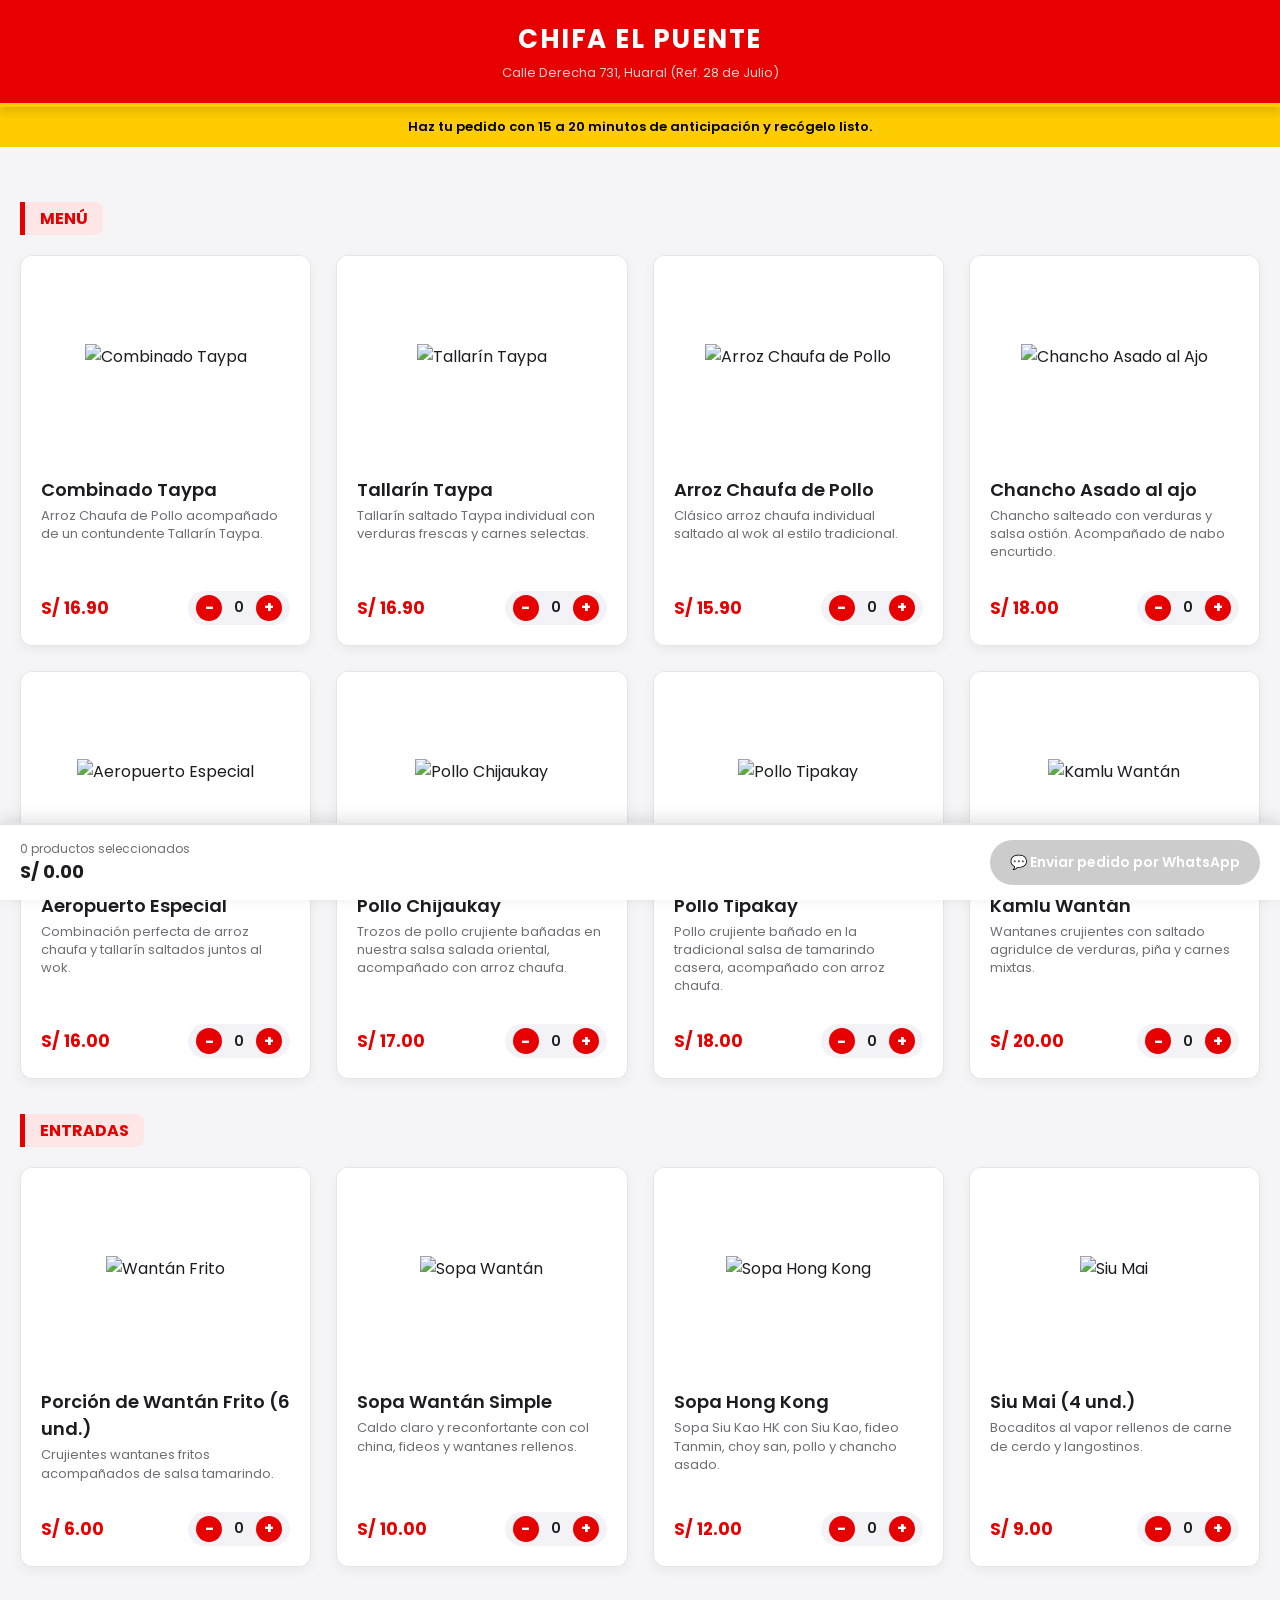
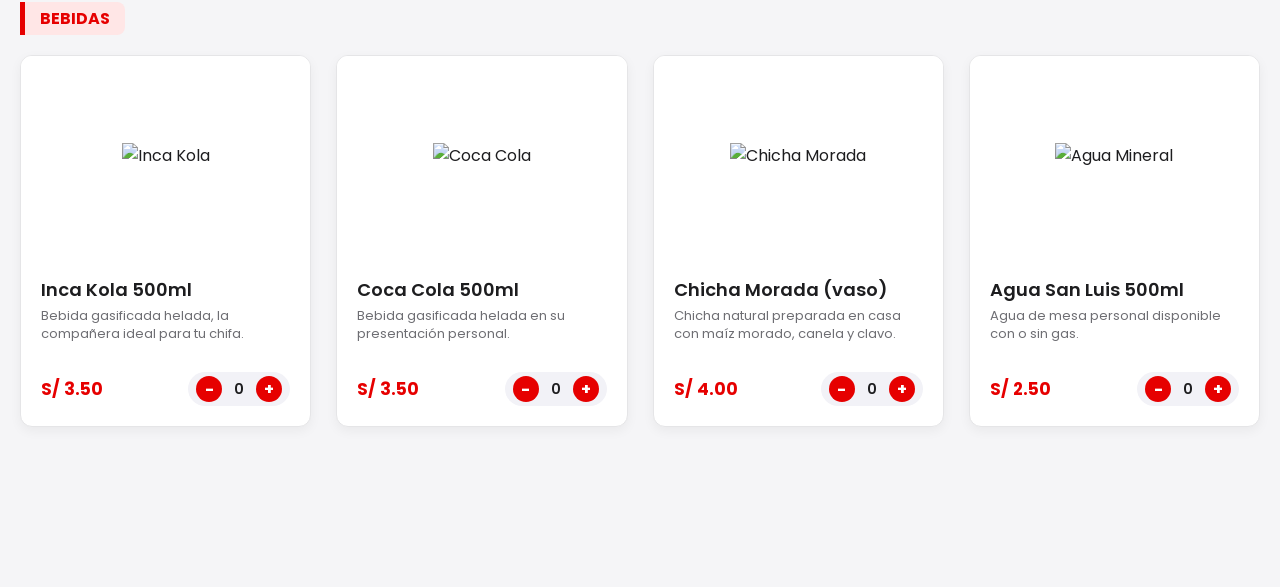
==== index.html @ afbcea11 "Add files via upload" ====
<!DOCTYPE html>
<html lang="es">
<head>
    <meta charset="UTF-8">
    <meta name="viewport" content="width=device-width, initial-scale=1.0">
    <title>Chifa El Puente - Menú Digital</title>
    <link href="https://fonts.googleapis.com/css2?family=Poppins:wght@400;600;700&display=swap" rel="stylesheet">
    <style>
        /* --- ESTILOS GENERALES --- */
        * {
            margin: 0;
            padding: 0;
            box-sizing: border-box;
            font-family: 'Poppins', sans-serif;
        }

        body {
            background-color: #f5f5f7; 
            color: #1d1d1f; 
            padding-bottom: 140px; /* Espacio para la barra flotante inferior */
        }

        /* --- CABECERA --- */
        header {
            background-color: #e60000;
            padding: 20px;
            text-align: center;
            border-bottom: 4px solid #ffcc00;
            position: sticky;
            top: 0;
            z-index: 100;
            box-shadow: 0 4px 10px rgba(0,0,0,0.15);
        }

        header h1 {
            font-size: 26px;
            color: #ffffff;
            text-transform: uppercase;
            font-weight: 700;
            letter-spacing: 1.5px;
        }

        header p {
            font-size: 13px;
            color: #ffcccc;
            margin-top: 4px;
        }

        /* --- BANNER DE AVISO --- */
        .notice-banner {
            background-color: #ffcc00;
            color: #000000;
            text-align: center;
            padding: 10px;
            font-size: 13px;
            font-weight: 600;
        }

        /* --- CONTENEDOR PRINCIPAL --- */
        .container {
            max-width: 1300px; 
            margin: 0 auto;
            padding: 20px;
        }

        /* --- TÍTULOS DE SECCIÓN --- */
        .section-title {
            font-size: 16px;
            margin: 35px 0 20px 0;
            border-left: 5px solid #e60000;
            padding: 4px 15px;
            text-transform: uppercase;
            color: #e60000;
            background-color: #ffe6e6;
            display: inline-block;
            border-radius: 0 8px 8px 0;
        }

        /* --- DISEÑO DE CUADRÍCULA (GRID) --- */
        .menu-grid {
            display: grid;
            grid-template-columns: 1fr;
            gap: 15px;
        }

        /* --- TARJETAS DE PRODUCTO --- */
        .menu-card {
            background-color: #ffffff; 
            border-radius: 12px;
            overflow: hidden;
            border: 1px solid #e5e5e7;
            box-shadow: 0 4px 12px rgba(0,0,0,0.05);
            display: flex; 
            transition: transform 0.2s ease, box-shadow 0.2s ease;
        }

        .menu-card:hover {
            transform: translateY(-2px);
            box-shadow: 0 6px 16px rgba(0,0,0,0.1);
        }

        /* --- IMAGEN DEL PRODUCTO --- */
        .menu-img-container {
            width: 120px;
            height: 120px;
            background-color: #ffffff; 
            display: flex;
            align-items: center;
            justify-content: center;
            overflow: hidden;
            flex-shrink: 0;
            padding: 10px; 
        }

        .menu-img-container img {
            max-width: 100%;
            max-height: 100%;
            object-fit: contain; 
        }

        /* --- INFORMACIÓN DEL PRODUCTO --- */
        .menu-info {
            padding: 15px;
            flex: 1;
            display: flex;
            flex-direction: column;
            justify-content: space-between;
        }

        .menu-info h3 {
            font-size: 16px;
            color: #1d1d1f;
            font-weight: 600;
        }

        .menu-info p {
            font-size: 13px;
            color: #6e6e73;
            margin: 4px 0;
            line-height: 1.4;
        }

        .menu-bottom {
            display: flex;
            justify-content: space-between;
            align-items: center;
            margin-top: 10px;
        }

        .menu-price {
            font-size: 17px;
            color: #e60000;
            font-weight: 700;
        }

        /* CONTROLES DE CANTIDAD (+ / -) */
        .qty-controls {
            display: flex;
            align-items: center;
            gap: 8px;
            background-color: #f2f2f7;
            padding: 4px 8px;
            border-radius: 20px;
        }

        .qty-btn {
            background-color: #e60000;
            color: white;
            border: none;
            width: 26px;
            height: 26px;
            border-radius: 50%;
            font-weight: bold;
            font-size: 16px;
            cursor: pointer;
            display: flex;
            align-items: center;
            justify-content: center;
        }

        .qty-btn:active {
            transform: scale(0.9);
        }

        .qty-count {
            font-size: 14px;
            font-weight: 600;
            min-width: 18px;
            text-align: center;
        }

        /* --- RESPONSIVE: PC Y TABLETS GRANDES --- */
        @media (min-width: 768px) {
            .menu-grid {
                grid-template-columns: repeat(4, 1fr); 
                gap: 25px; 
            }

            .menu-card {
                flex-direction: column; 
                height: 100%; 
            }

            .menu-img-container {
                width: 100%;
                height: 200px; 
            }

            .menu-info {
                padding: 20px; 
                gap: 15px;
            }

            .menu-info h3 {
                font-size: 18px; 
            }
        }

        /* --- BARRA Y BOTÓN FLOTANTE DE WHATSAPP --- */
        .order-bar {
            position: fixed;
            bottom: 0;
            left: 0;
            width: 100%;
            background-color: #ffffff;
            box-shadow: 0 -4px 15px rgba(0,0,0,0.12);
            padding: 15px 20px;
            z-index: 999;
            display: flex;
            justify-content: space-between;
            align-items: center;
            border-top: 2px solid #e5e5e7;
        }

        .order-summary {
            display: flex;
            flex-direction: column;
        }

        .order-summary-items {
            font-size: 12px;
            color: #6e6e73;
        }

        .order-summary-total {
            font-size: 18px;
            font-weight: 700;
            color: #1d1d1f;
        }

        .btn-whatsapp {
            background-color: #25d366; 
            color: #ffffff;
            border: none;
            padding: 12px 20px;
            border-radius: 50px;
            font-size: 14px;
            font-weight: 600;
            cursor: pointer;
            text-decoration: none;
            box-shadow: 0 4px 12px rgba(37, 211, 102, 0.3);
            display: flex;
            align-items: center;
            gap: 8px;
            transition: background-color 0.2s;
        }

        .btn-whatsapp:hover {
            background-color: #1ebe57;
        }

        .btn-whatsapp:disabled {
            background-color: #cccccc;
            box-shadow: none;
            cursor: not-allowed;
        }
    </style>
</head>
<body>

    <header>
        <h1>Chifa El Puente</h1>
        <p>Calle Derecha 731, Huaral (Ref. 28 de Julio)</p>
    </header>

    <div class="notice-banner">
        Haz tu pedido con 15 a 20 minutos de anticipación y recógelo listo.
    </div>

    <div class="container">
        
        <h2 class="section-title">Menú</h2>
        <div class="menu-grid">
            
            <div class="menu-card" data-name="Combinado Taypa" data-price="16.90">
                <div class="menu-img-container">
                    <img src="https://www.chinawok.com.pe/media/catalog/product/a/g/agru_2146469530.png?optimize=medium&bg-color=255,255,255&fit=bounds&height=700&width=700&canvas=700:700&format=jpeg" alt="Combinado Taypa">
                </div>
                <div class="menu-info">
                    <div>
                        <h3>Combinado Taypa</h3>
                        <p>Arroz Chaufa de Pollo acompañado de un contundente Tallarín Taypa.</p>
                    </div>
                    <div class="menu-bottom">
                        <div class="menu-price">S/ 16.90</div>
                        <div class="qty-controls">
                            <button class="qty-btn" onclick="updateQty(this, -1)">-</button>
                            <span class="qty-count">0</span>
                            <button class="qty-btn" onclick="updateQty(this, 1)">+</button>
                        </div>
                    </div>
                </div>
            </div>

            <div class="menu-card" data-name="Tallarín Taypa" data-price="16.90">
                <div class="menu-img-container">
                    <img src="https://www.chinawok.com.pe/media/catalog/product/a/g/agru_2146469529.png?optimize=medium&bg-color=255,255,255&fit=bounds&height=700&width=700&canvas=700:700&format=jpeg" alt="Tallarín Taypa">
                </div>
                <div class="menu-info">
                    <div>
                        <h3>Tallarín Taypa</h3>
                        <p>Tallarín saltado Taypa individual con verduras frescas y carnes selectas.</p>
                    </div>
                    <div class="menu-bottom">
                        <div class="menu-price">S/ 16.90</div>
                        <div class="qty-controls">
                            <button class="qty-btn" onclick="updateQty(this, -1)">-</button>
                            <span class="qty-count">0</span>
                            <button class="qty-btn" onclick="updateQty(this, 1)">+</button>
                        </div>
                    </div>
                </div>
            </div>

            <div class="menu-card" data-name="Arroz Chaufa de Pollo" data-price="15.90">
                <div class="menu-img-container">
                    <img src="https://www.chinawok.com.pe/media/catalog/product/a/g/agru_2146469527.png?optimize=medium&bg-color=255,255,255&fit=bounds&height=400&width=400&canvas=400:400&format=jpeg&dpr=2" alt="Arroz Chaufa de Pollo">
                </div>
                <div class="menu-info">
                    <div>
                        <h3>Arroz Chaufa de Pollo</h3>
                        <p>Clásico arroz chaufa individual saltado al wok al estilo tradicional.</p>
                    </div>
                    <div class="menu-bottom">
                        <div class="menu-price">S/ 15.90</div>
                        <div class="qty-controls">
                            <button class="qty-btn" onclick="updateQty(this, -1)">-</button>
                            <span class="qty-count">0</span>
                            <button class="qty-btn" onclick="updateQty(this, 1)">+</button>
                        </div>
                    </div>
                </div>
            </div>

            <div class="menu-card" data-name="Chancho Asado al Ajo" data-price="18.00">
                <div class="menu-img-container">
                    <img src="https://delosi-pidelo.s3.amazonaws.com/madam-tusan/products/chancho-asado-al-ajo-202603160506423086.webp" alt="Chancho Asado al Ajo">
                </div>
                <div class="menu-info">
                    <div>
                        <h3>Chancho Asado al ajo</h3>
                        <p>Chancho salteado con verduras y salsa ostión. Acompañado de nabo encurtido.</p>
                    </div>
                    <div class="menu-bottom">
                        <div class="menu-price">S/ 18.00</div>
                        <div class="qty-controls">
                            <button class="qty-btn" onclick="updateQty(this, -1)">-</button>
                            <span class="qty-count">0</span>
                            <button class="qty-btn" onclick="updateQty(this, 1)">+</button>
                        </div>
                    </div>
                </div>
            </div>

            <div class="menu-card" data-name="Aeropuerto Especial" data-price="16.00">
                <div class="menu-img-container">
                    <img src="https://delosi-pidelo.s3.amazonaws.com/madam-tusan/products/aeropuerto-taypa-sobre-tortilla-202603160506581103.webp" alt="Aeropuerto Especial">
                </div>
                <div class="menu-info">
                    <div>
                        <h3>Aeropuerto Especial</h3>
                        <p>Combinación perfecta de arroz chaufa y tallarín saltados juntos al wok.</p>
                    </div>
                    <div class="menu-bottom">
                        <div class="menu-price">S/ 16.00</div>
                        <div class="qty-controls">
                            <button class="qty-btn" onclick="updateQty(this, -1)">-</button>
                            <span class="qty-count">0</span>
                            <button class="qty-btn" onclick="updateQty(this, 1)">+</button>
                        </div>
                    </div>
                </div>
            </div>

            <div class="menu-card" data-name="Pollo Chijaukay" data-price="17.00">
                <div class="menu-img-container">
                    <img src="https://www.chinawok.com.pe/media/catalog/product/a/g/agru_2146469531.png?optimize=medium&bg-color=255,255,255&fit=bounds&height=700&width=700&canvas=700:700&format=jpeg" alt="Pollo Chijaukay">
                </div>
                <div class="menu-info">
                    <div>
                        <h3>Pollo Chijaukay</h3>
                        <p>Trozos de pollo crujiente bañadas en nuestra salsa salada oriental, acompañado con arroz chaufa.</p>
                    </div>
                    <div class="menu-bottom">
                        <div class="menu-price">S/ 17.00</div>
                        <div class="qty-controls">
                            <button class="qty-btn" onclick="updateQty(this, -1)">-</button>
                            <span class="qty-count">0</span>
                            <button class="qty-btn" onclick="updateQty(this, 1)">+</button>
                        </div>
                    </div>
                </div>
            </div>

            <div class="menu-card" data-name="Pollo Tipakay" data-price="18.00">
                <div class="menu-img-container">
                    <img src="https://www.chinawok.com.pe/media/catalog/product/a/g/agru_2146469535.png?optimize=medium&bg-color=255,255,255&fit=bounds&height=700&width=700&canvas=700:700&format=jpeg" alt="Pollo Tipakay">
                </div>
                <div class="menu-info">
                    <div>
                        <h3>Pollo Tipakay</h3>
                        <p>Pollo crujiente bañado en la tradicional salsa de tamarindo casera, acompañado con arroz chaufa.</p>
                    </div>
                    <div class="menu-bottom">
                        <div class="menu-price">S/ 18.00</div>
                        <div class="qty-controls">
                            <button class="qty-btn" onclick="updateQty(this, -1)">-</button>
                            <span class="qty-count">0</span>
                            <button class="qty-btn" onclick="updateQty(this, 1)">+</button>
                        </div>
                    </div>
                </div>
            </div>

            <div class="menu-card" data-name="Kamlu Wantán" data-price="20.00">
                <div class="menu-img-container">
                    <img src="https://delosi-pidelo.s3.amazonaws.com/madam-tusan/products/kam-lu-wantan-taypa-202603160507162028.webp" alt="Kamlu Wantán">
                </div>
                <div class="menu-info">
                    <div>
                        <h3>Kamlu Wantán</h3>
                        <p>Wantanes crujientes con saltado agridulce de verduras, piña y carnes mixtas.</p>
                    </div>
                    <div class="menu-bottom">
                        <div class="menu-price">S/ 20.00</div>
                        <div class="qty-controls">
                            <button class="qty-btn" onclick="updateQty(this, -1)">-</button>
                            <span class="qty-count">0</span>
                            <button class="qty-btn" onclick="updateQty(this, 1)">+</button>
                        </div>
                    </div>
                </div>
            </div>

        </div>

        <h2 class="section-title">Entradas</h2>
        <div class="menu-grid">
            
            <div class="menu-card" data-name="Porción de Wantán Frito (6 und.)" data-price="6.00">
                <div class="menu-img-container">
                    <img src="https://www.chinawok.com.pe/media/catalog/product/a/g/agru_2146464412.png?optimize=medium&bg-color=255,255,255&fit=bounds&height=400&width=400&canvas=400:400&format=jpeg&dpr=2" alt="Wantán Frito">
                </div>
                <div class="menu-info">
                    <div>
                        <h3>Porción de Wantán Frito (6 und.)</h3>
                        <p>Crujientes wantanes fritos acompañados de salsa tamarindo.</p>
                    </div>
                    <div class="menu-bottom">
                        <div class="menu-price">S/ 6.00</div>
                        <div class="qty-controls">
                            <button class="qty-btn" onclick="updateQty(this, -1)">-</button>
                            <span class="qty-count">0</span>
                            <button class="qty-btn" onclick="updateQty(this, 1)">+</button>
                        </div>
                    </div>
                </div>
            </div>

            <div class="menu-card" data-name="Sopa Wantán Simple" data-price="10.00">
                <div class="menu-img-container">
                    <img src="https://www.chinawok.com.pe/media/catalog/product/s/o/sopa_wantan_1lt.jpg?optimize=medium&bg-color=255,255,255&fit=bounds&height=700&width=700&canvas=700:700" alt="Sopa Wantán">
                </div>
                <div class="menu-info">
                    <div>
                        <h3>Sopa Wantán Simple</h3>
                        <p>Caldo claro y reconfortante con col china, fideos y wantanes rellenos.</p>
                    </div>
                    <div class="menu-bottom">
                        <div class="menu-price">S/ 10.00</div>
                        <div class="qty-controls">
                            <button class="qty-btn" onclick="updateQty(this, -1)">-</button>
                            <span class="qty-count">0</span>
                            <button class="qty-btn" onclick="updateQty(this, 1)">+</button>
                        </div>
                    </div>
                </div>
            </div>

            <div class="menu-card" data-name="Sopa Hong Kong" data-price="12.00">
                <div class="menu-img-container">
                    <img src="https://delosi-pidelo.s3.amazonaws.com/madam-tusan/products/sopa-hong-kong-202603160506398097.webp" alt="Sopa Hong Kong">
                </div>
                <div class="menu-info">
                    <div>
                        <h3>Sopa Hong Kong</h3>
                        <p>Sopa Siu Kao HK con Siu Kao, fideo Tanmin, choy san, pollo y chancho asado.</p>
                    </div>
                    <div class="menu-bottom">
                        <div class="menu-price">S/ 12.00</div>
                        <div class="qty-controls">
                            <button class="qty-btn" onclick="updateQty(this, -1)">-</button>
                            <span class="qty-count">0</span>
                            <button class="qty-btn" onclick="updateQty(this, 1)">+</button>
                        </div>
                    </div>
                </div>
            </div>

            <div class="menu-card" data-name="Siu Mai (4 und.)" data-price="9.00">
                <div class="menu-img-container">
                    <img src="https://delosi-pidelo.s3.amazonaws.com/madam-tusan/products/siu-mai-especial-202603160506531294.webp" alt="Siu Mai">
                </div>
                <div class="menu-info">
                    <div>
                        <h3>Siu Mai (4 und.)</h3>
                        <p>Bocaditos al vapor rellenos de carne de cerdo y langostinos.</p>
                    </div>
                    <div class="menu-bottom">
                        <div class="menu-price">S/ 9.00</div>
                        <div class="qty-controls">
                            <button class="qty-btn" onclick="updateQty(this, -1)">-</button>
                            <span class="qty-count">0</span>
                            <button class="qty-btn" onclick="updateQty(this, 1)">+</button>
                        </div>
                    </div>
                </div>
            </div>

        </div>

        <h2 class="section-title">Bebidas</h2>
        <div class="menu-grid">
            
            <div class="menu-card" data-name="Inca Kola 500ml" data-price="3.50">
                <div class="menu-img-container">
                    <img src="https://www.chinawok.com.pe/media/catalog/product/a/g/agru_2146464869.png?optimize=medium&bg-color=255,255,255&fit=bounds&height=400&width=400&canvas=400:400&format=jpeg&dpr=2" alt="Inca Kola">
                </div>
                <div class="menu-info">
                    <div>
                        <h3>Inca Kola 500ml</h3>
                        <p>Bebida gasificada helada, la compañera ideal para tu chifa.</p>
                    </div>
                    <div class="menu-bottom">
                        <div class="menu-price">S/ 3.50</div>
                        <div class="qty-controls">
                            <button class="qty-btn" onclick="updateQty(this, -1)">-</button>
                            <span class="qty-count">0</span>
                            <button class="qty-btn" onclick="updateQty(this, 1)">+</button>
                        </div>
                    </div>
                </div>
            </div>

            <div class="menu-card" data-name="Coca Cola 500ml" data-price="3.50">
                <div class="menu-img-container">
                    <img src="https://www.chinawok.com.pe/media/catalog/product/a/g/agru_2146464867.png?optimize=medium&bg-color=255,255,255&fit=bounds&height=400&width=400&canvas=400:400&format=jpeg&dpr=2" alt="Coca Cola">
                </div>
                <div class="menu-info">
                    <div>
                        <h3>Coca Cola 500ml</h3>
                        <p>Bebida gasificada helada en su presentación personal.</p>
                    </div>
                    <div class="menu-bottom">
                        <div class="menu-price">S/ 3.50</div>
                        <div class="qty-controls">
                            <button class="qty-btn" onclick="updateQty(this, -1)">-</button>
                            <span class="qty-count">0</span>
                            <button class="qty-btn" onclick="updateQty(this, 1)">+</button>
                        </div>
                    </div>
                </div>
            </div>

            <div class="menu-card" data-name="Chicha Morada (vaso)" data-price="4.00">
                <div class="menu-img-container">
                    <img src="https://pasteleriasanantonio.com/programados/wp-content/uploads/2022/12/chicha_morada_psa-1.png" alt="Chicha Morada">
                </div>
                <div class="menu-info">
                    <div>
                        <h3>Chicha Morada (vaso)</h3>
                        <p>Chicha natural preparada en casa con maíz morado, canela y clavo.</p>
                    </div>
                    <div class="menu-bottom">
                        <div class="menu-price">S/ 4.00</div>
                        <div class="qty-controls">
                            <button class="qty-btn" onclick="updateQty(this, -1)">-</button>
                            <span class="qty-count">0</span>
                            <button class="qty-btn" onclick="updateQty(this, 1)">+</button>
                        </div>
                    </div>
                </div>
            </div>

            <div class="menu-card" data-name="Agua San Luis 500ml" data-price="2.50">
                <div class="menu-img-container">
                    <img src="https://delosi-pidelo.s3.amazonaws.com/madam-tusan/products/agua-san-luis-personal-sin-gas-202603160507113969.webp" alt="Agua Mineral">
                </div>
                <div class="menu-info">
                    <div>
                        <h3>Agua San Luis 500ml</h3>
                        <p>Agua de mesa personal disponible con o sin gas.</p>
                    </div>
                    <div class="menu-bottom">
                        <div class="menu-price">S/ 2.50</div>
                        <div class="qty-controls">
                            <button class="qty-btn" onclick="updateQty(this, -1)">-</button>
                            <span class="qty-count">0</span>
                            <button class="qty-btn" onclick="updateQty(this, 1)">+</button>
                        </div>
                    </div>
                </div>
            </div>

        </div>

    </div>

    <!-- BARRA FLOTANTE INFERIOR -->
    <div class="order-bar">
        <div class="order-summary">
            <span class="order-summary-items" id="items-count">0 productos seleccionados</span>
            <span class="order-summary-total" id="total-price">S/ 0.00</span>
        </div>
        <button id="wsp-btn" class="btn-whatsapp" onclick="sendOrder()" disabled>
            💬 Enviar pedido por WhatsApp
        </button>
    </div>

    <!-- LÓGICA JAVASCRIPT -->
    <script>
        const phoneOwner = "51993970824"; // Número de WhatsApp del Chifa

        function updateQty(btn, change) {
            const card = btn.closest('.menu-card');
            const qtySpan = card.querySelector('.qty-count');
            let currentQty = parseInt(qtySpan.textContent);

            currentQty += change;
            if (currentQty < 0) currentQty = 0;

            qtySpan.textContent = currentQty;
            calculateTotal();
        }

        function calculateTotal() {
            let total = 0;
            let totalItems = 0;
            const cards = document.querySelectorAll('.menu-card');

            cards.forEach(card => {
                const qty = parseInt(card.querySelector('.qty-count').textContent);
                const price = parseFloat(card.dataset.price);

                if (qty > 0) {
                    total += qty * price;
                    totalItems += qty;
                }
            });

            // Actualizar interfaz
            document.getElementById('items-count').textContent = `${totalItems} producto(s) seleccionado(s)`;
            document.getElementById('total-price').textContent = `S/ ${total.toFixed(2)}`;

            const wspBtn = document.getElementById('wsp-btn');
            if (totalItems > 0) {
                wspBtn.disabled = false;
            } else {
                wspBtn.disabled = true;
            }
        }

        function sendOrder() {
            const cards = document.querySelectorAll('.menu-card');
            let itemsList = "";
            let total = 0;

            cards.forEach(card => {
                const qty = parseInt(card.querySelector('.qty-count').textContent);
                const name = card.dataset.name;
                const price = parseFloat(card.dataset.price);

                if (qty > 0) {
                    const subtotal = qty * price;
                    total += subtotal;
                    itemsList += `• ${qty}x ${name} - S/ ${subtotal.toFixed(2)}\n`;
                }
            });

            // Formatear mensaje para WhatsApp
            let message = `¡Hola! \nQuisiera realizar el siguiente pedido para llevar:\n\n${itemsList}\n*Total estimado:* S/ ${total.toFixed(2)}\n\nPor favor confirmen el tiempo de entrega y número de Yape/Plin. ¡Gracias!`;

            // Codificar mensaje para URL
            let encodedMessage = encodeURIComponent(message);
            
            // Abrir enlace de WhatsApp
            window.open(`https://wa.me/${phoneOwner}?text=${encodedMessage}`, '_blank');
        }
    </script>
</body>
</html>
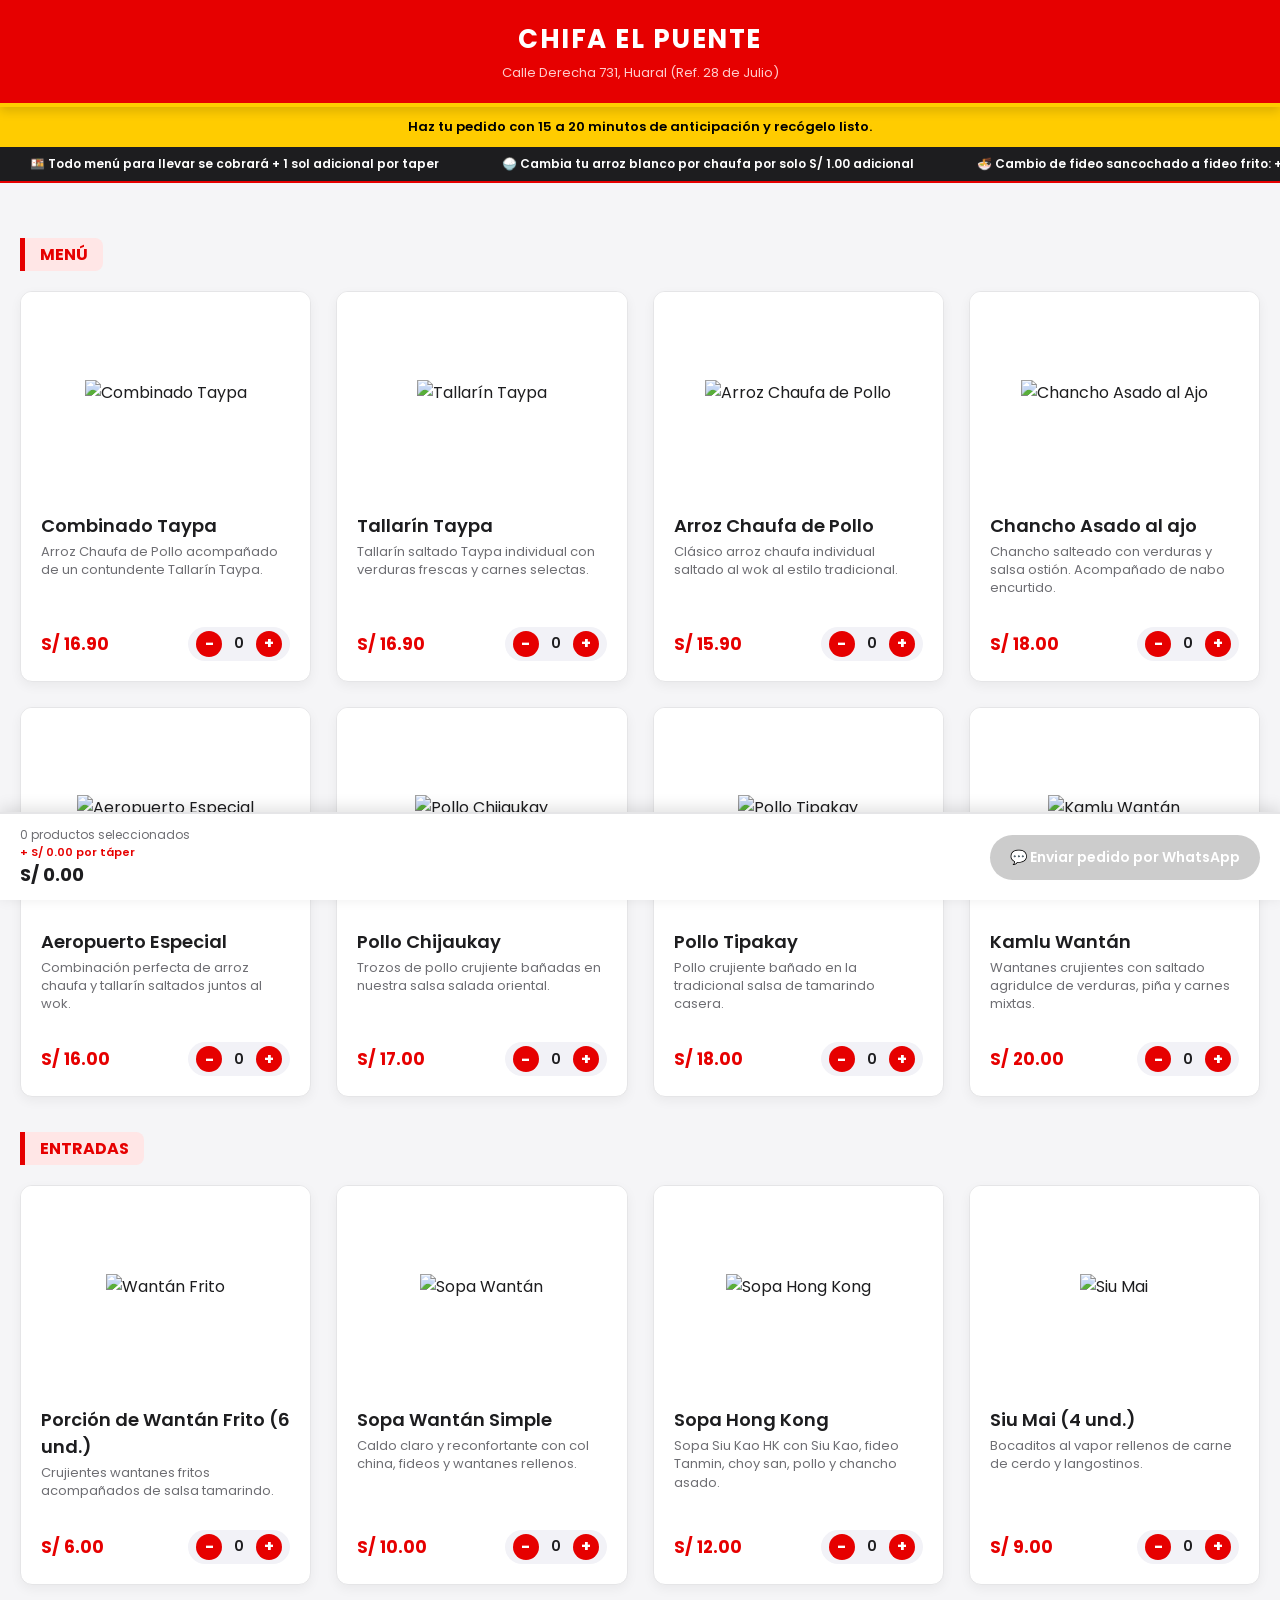
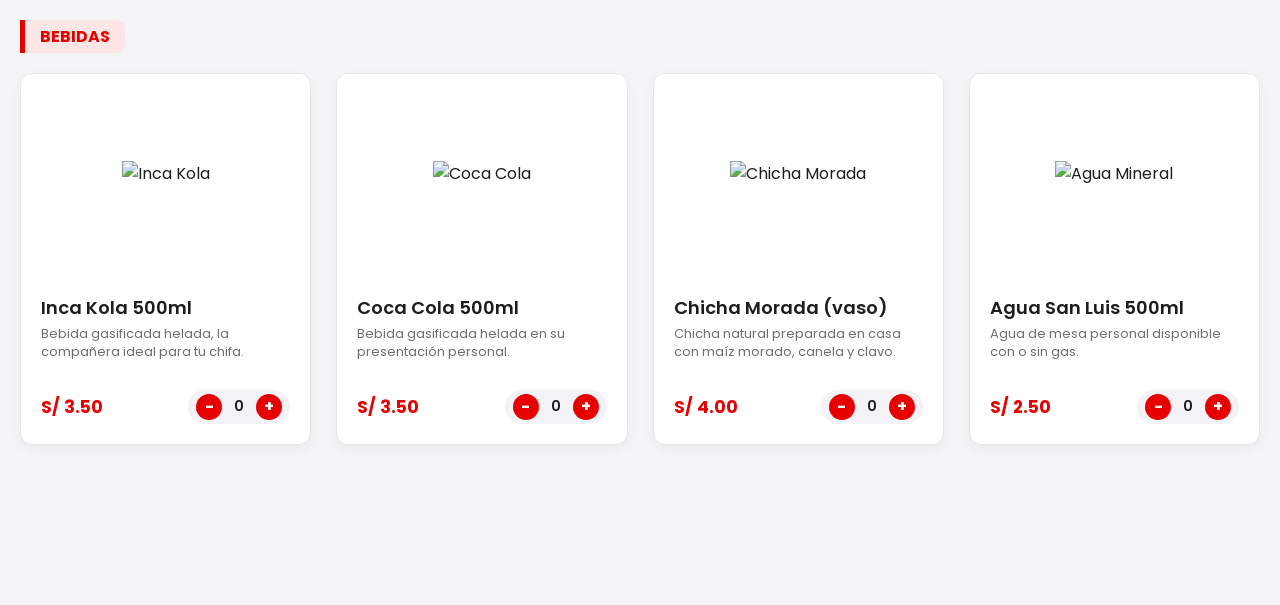
==== commit ab805f47: "Update index.html" ====
--- a/index.html
+++ b/index.html
@@ -4,6 +4,7 @@
     <meta charset="UTF-8">
     <meta name="viewport" content="width=device-width, initial-scale=1.0">
     <title>Chifa El Puente - Menú Digital</title>
+    <link rel="icon" type="image/jpeg" href="https://assets.peblla.net/175152215666876f08b4560c24668b878f96669661c6e.png">
     <link href="https://fonts.googleapis.com/css2?family=Poppins:wght@400;600;700&display=swap" rel="stylesheet">
     <style>
         /* --- ESTILOS GENERALES --- */
@@ -17,10 +18,9 @@
         body {
             background-color: #f5f5f7; 
             color: #1d1d1f; 
-            padding-bottom: 140px; /* Espacio para la barra flotante inferior */
-        }
-
-        /* --- CABECERA --- */
+            padding-bottom: 140px;
+        }
+
         header {
             background-color: #e60000;
             padding: 20px;
@@ -46,7 +46,6 @@
             margin-top: 4px;
         }
 
-        /* --- BANNER DE AVISO --- */
         .notice-banner {
             background-color: #ffcc00;
             color: #000000;
@@ -56,14 +55,39 @@
             font-weight: 600;
         }
 
-        /* --- CONTENEDOR PRINCIPAL --- */
+        .carousel-banner {
+            background-color: #1d1d1f;
+            color: #ffffff;
+            overflow: hidden;
+            white-space: nowrap;
+            padding: 8px 0;
+            font-size: 12px;
+            font-weight: 600;
+            border-bottom: 2px solid #e60000;
+        }
+
+        .carousel-track {
+            display: inline-block;
+            white-space: nowrap;
+            animation: marquee 22s linear infinite;
+        }
+
+        .carousel-item {
+            display: inline-block;
+            padding: 0 30px;
+        }
+
+        @keyframes marquee {
+            0% { transform: translateX(0%); }
+            100% { transform: translateX(-50%); }
+        }
+
         .container {
             max-width: 1300px; 
             margin: 0 auto;
             padding: 20px;
         }
 
-        /* --- TÍTULOS DE SECCIÓN --- */
         .section-title {
             font-size: 16px;
             margin: 35px 0 20px 0;
@@ -76,14 +100,12 @@
             border-radius: 0 8px 8px 0;
         }
 
-        /* --- DISEÑO DE CUADRÍCULA (GRID) --- */
         .menu-grid {
             display: grid;
             grid-template-columns: 1fr;
             gap: 15px;
         }
 
-        /* --- TARJETAS DE PRODUCTO --- */
         .menu-card {
             background-color: #ffffff; 
             border-radius: 12px;
@@ -99,7 +121,6 @@
             box-shadow: 0 6px 16px rgba(0,0,0,0.1);
         }
 
-        /* --- IMAGEN DEL PRODUCTO --- */
         .menu-img-container {
             width: 120px;
             height: 120px;
@@ -118,7 +139,6 @@
             object-fit: contain; 
         }
 
-        /* --- INFORMACIÓN DEL PRODUCTO --- */
         .menu-info {
             padding: 15px;
             flex: 1;
@@ -140,6 +160,42 @@
             line-height: 1.4;
         }
 
+        /* CONTENEDOR DE OPCIONES DINÁMICAS */
+        .item-options-container {
+            display: none;
+            margin-top: 8px;
+            padding: 8px;
+            background-color: #fff9e6;
+            border: 1px dashed #ffcc00;
+            border-radius: 6px;
+        }
+
+        .single-option-group {
+            margin-bottom: 6px;
+        }
+
+        .single-option-group:last-child {
+            margin-bottom: 0;
+        }
+
+        .single-option-group label {
+            font-size: 11px;
+            font-weight: 600;
+            color: #d60000;
+            display: block;
+            margin-bottom: 2px;
+        }
+
+        .single-option-group select {
+            width: 100%;
+            padding: 4px;
+            font-size: 12px;
+            border-radius: 4px;
+            border: 1px solid #ccc;
+            outline: none;
+            background-color: #fff;
+        }
+
         .menu-bottom {
             display: flex;
             justify-content: space-between;
@@ -153,7 +209,6 @@
             font-weight: 700;
         }
 
-        /* CONTROLES DE CANTIDAD (+ / -) */
         .qty-controls {
             display: flex;
             align-items: center;
@@ -189,7 +244,6 @@
             text-align: center;
         }
 
-        /* --- RESPONSIVE: PC Y TABLETS GRANDES --- */
         @media (min-width: 768px) {
             .menu-grid {
                 grid-template-columns: repeat(4, 1fr); 
@@ -216,7 +270,6 @@
             }
         }
 
-        /* --- BARRA Y BOTÓN FLOTANTE DE WHATSAPP --- */
         .order-bar {
             position: fixed;
             bottom: 0;
@@ -224,7 +277,7 @@
             width: 100%;
             background-color: #ffffff;
             box-shadow: 0 -4px 15px rgba(0,0,0,0.12);
-            padding: 15px 20px;
+            padding: 12px 20px;
             z-index: 999;
             display: flex;
             justify-content: space-between;
@@ -240,6 +293,12 @@
         .order-summary-items {
             font-size: 12px;
             color: #6e6e73;
+        }
+
+        .order-summary-taper {
+            font-size: 11px;
+            color: #e60000;
+            font-weight: 600;
         }
 
         .order-summary-total {
@@ -287,12 +346,23 @@
         Haz tu pedido con 15 a 20 minutos de anticipación y recógelo listo.
     </div>
 
+    <div class="carousel-banner">
+        <div class="carousel-track">
+            <span class="carousel-item">🍱 Todo menú para llevar se cobrará + 1 sol adicional por taper</span>
+            <span class="carousel-item">🍚 Cambia tu arroz blanco por chaufa por solo S/ 1.00 adicional</span>
+            <span class="carousel-item">🍜 Cambio de fideo sancochado a fideo frito: +S/ 1.00</span>
+            <span class="carousel-item">🍱 Todo menú para llevar se cobrará + 1 sol adicional por taper</span>
+            <span class="carousel-item">🍚 Cambia tu arroz blanco por chaufa por solo S/ 1.00 adicional</span>
+            <span class="carousel-item">🍜 Cambio de fideo sancochado a fideo frito: +S/ 1.00</span>
+        </div>
+    </div>
+
     <div class="container">
         
         <h2 class="section-title">Menú</h2>
         <div class="menu-grid">
             
-            <div class="menu-card" data-name="Combinado Taypa" data-price="16.90">
+            <div class="menu-card" data-name="Combinado Taypa" data-price="16.90" data-category="plato" data-option-type="fideo">
                 <div class="menu-img-container">
                     <img src="https://www.chinawok.com.pe/media/catalog/product/a/g/agru_2146469530.png?optimize=medium&bg-color=255,255,255&fit=bounds&height=700&width=700&canvas=700:700&format=jpeg" alt="Combinado Taypa">
                 </div>
@@ -301,6 +371,7 @@
                         <h3>Combinado Taypa</h3>
                         <p>Arroz Chaufa de Pollo acompañado de un contundente Tallarín Taypa.</p>
                     </div>
+                    <div class="item-options-container"></div>
                     <div class="menu-bottom">
                         <div class="menu-price">S/ 16.90</div>
                         <div class="qty-controls">
@@ -312,7 +383,7 @@
                 </div>
             </div>
 
-            <div class="menu-card" data-name="Tallarín Taypa" data-price="16.90">
+            <div class="menu-card" data-name="Tallarín Taypa" data-price="16.90" data-category="plato" data-option-type="fideo">
                 <div class="menu-img-container">
                     <img src="https://www.chinawok.com.pe/media/catalog/product/a/g/agru_2146469529.png?optimize=medium&bg-color=255,255,255&fit=bounds&height=700&width=700&canvas=700:700&format=jpeg" alt="Tallarín Taypa">
                 </div>
@@ -321,6 +392,7 @@
                         <h3>Tallarín Taypa</h3>
                         <p>Tallarín saltado Taypa individual con verduras frescas y carnes selectas.</p>
                     </div>
+                    <div class="item-options-container"></div>
                     <div class="menu-bottom">
                         <div class="menu-price">S/ 16.90</div>
                         <div class="qty-controls">
@@ -332,7 +404,7 @@
                 </div>
             </div>
 
-            <div class="menu-card" data-name="Arroz Chaufa de Pollo" data-price="15.90">
+            <div class="menu-card" data-name="Arroz Chaufa de Pollo" data-price="15.90" data-category="plato">
                 <div class="menu-img-container">
                     <img src="https://www.chinawok.com.pe/media/catalog/product/a/g/agru_2146469527.png?optimize=medium&bg-color=255,255,255&fit=bounds&height=400&width=400&canvas=400:400&format=jpeg&dpr=2" alt="Arroz Chaufa de Pollo">
                 </div>
@@ -352,7 +424,7 @@
                 </div>
             </div>
 
-            <div class="menu-card" data-name="Chancho Asado al Ajo" data-price="18.00">
+            <div class="menu-card" data-name="Chancho Asado al Ajo" data-price="18.00" data-category="plato" data-option-type="arroz">
                 <div class="menu-img-container">
                     <img src="https://delosi-pidelo.s3.amazonaws.com/madam-tusan/products/chancho-asado-al-ajo-202603160506423086.webp" alt="Chancho Asado al Ajo">
                 </div>
@@ -361,6 +433,7 @@
                         <h3>Chancho Asado al ajo</h3>
                         <p>Chancho salteado con verduras y salsa ostión. Acompañado de nabo encurtido.</p>
                     </div>
+                    <div class="item-options-container"></div>
                     <div class="menu-bottom">
                         <div class="menu-price">S/ 18.00</div>
                         <div class="qty-controls">
@@ -372,7 +445,7 @@
                 </div>
             </div>
 
-            <div class="menu-card" data-name="Aeropuerto Especial" data-price="16.00">
+            <div class="menu-card" data-name="Aeropuerto Especial" data-price="16.00" data-category="plato" data-option-type="fideo">
                 <div class="menu-img-container">
                     <img src="https://delosi-pidelo.s3.amazonaws.com/madam-tusan/products/aeropuerto-taypa-sobre-tortilla-202603160506581103.webp" alt="Aeropuerto Especial">
                 </div>
@@ -381,6 +454,7 @@
                         <h3>Aeropuerto Especial</h3>
                         <p>Combinación perfecta de arroz chaufa y tallarín saltados juntos al wok.</p>
                     </div>
+                    <div class="item-options-container"></div>
                     <div class="menu-bottom">
                         <div class="menu-price">S/ 16.00</div>
                         <div class="qty-controls">
@@ -392,15 +466,16 @@
                 </div>
             </div>
 
-            <div class="menu-card" data-name="Pollo Chijaukay" data-price="17.00">
+            <div class="menu-card" data-name="Pollo Chijaukay" data-price="17.00" data-category="plato" data-option-type="arroz">
                 <div class="menu-img-container">
                     <img src="https://www.chinawok.com.pe/media/catalog/product/a/g/agru_2146469531.png?optimize=medium&bg-color=255,255,255&fit=bounds&height=700&width=700&canvas=700:700&format=jpeg" alt="Pollo Chijaukay">
                 </div>
                 <div class="menu-info">
                     <div>
                         <h3>Pollo Chijaukay</h3>
-                        <p>Trozos de pollo crujiente bañadas en nuestra salsa salada oriental, acompañado con arroz chaufa.</p>
-                    </div>
+                        <p>Trozos de pollo crujiente bañadas en nuestra salsa salada oriental.</p>
+                    </div>
+                    <div class="item-options-container"></div>
                     <div class="menu-bottom">
                         <div class="menu-price">S/ 17.00</div>
                         <div class="qty-controls">
@@ -412,15 +487,16 @@
                 </div>
             </div>
 
-            <div class="menu-card" data-name="Pollo Tipakay" data-price="18.00">
+            <div class="menu-card" data-name="Pollo Tipakay" data-price="18.00" data-category="plato" data-option-type="arroz">
                 <div class="menu-img-container">
                     <img src="https://www.chinawok.com.pe/media/catalog/product/a/g/agru_2146469535.png?optimize=medium&bg-color=255,255,255&fit=bounds&height=700&width=700&canvas=700:700&format=jpeg" alt="Pollo Tipakay">
                 </div>
                 <div class="menu-info">
                     <div>
                         <h3>Pollo Tipakay</h3>
-                        <p>Pollo crujiente bañado en la tradicional salsa de tamarindo casera, acompañado con arroz chaufa.</p>
-                    </div>
+                        <p>Pollo crujiente bañado en la tradicional salsa de tamarindo casera.</p>
+                    </div>
+                    <div class="item-options-container"></div>
                     <div class="menu-bottom">
                         <div class="menu-price">S/ 18.00</div>
                         <div class="qty-controls">
@@ -432,7 +508,7 @@
                 </div>
             </div>
 
-            <div class="menu-card" data-name="Kamlu Wantán" data-price="20.00">
+            <div class="menu-card" data-name="Kamlu Wantán" data-price="20.00" data-category="plato">
                 <div class="menu-img-container">
                     <img src="https://delosi-pidelo.s3.amazonaws.com/madam-tusan/products/kam-lu-wantan-taypa-202603160507162028.webp" alt="Kamlu Wantán">
                 </div>
@@ -457,7 +533,7 @@
         <h2 class="section-title">Entradas</h2>
         <div class="menu-grid">
             
-            <div class="menu-card" data-name="Porción de Wantán Frito (6 und.)" data-price="6.00">
+            <div class="menu-card" data-name="Porción de Wantán Frito (6 und.)" data-price="6.00" data-category="entrada">
                 <div class="menu-img-container">
                     <img src="https://www.chinawok.com.pe/media/catalog/product/a/g/agru_2146464412.png?optimize=medium&bg-color=255,255,255&fit=bounds&height=400&width=400&canvas=400:400&format=jpeg&dpr=2" alt="Wantán Frito">
                 </div>
@@ -477,7 +553,7 @@
                 </div>
             </div>
 
-            <div class="menu-card" data-name="Sopa Wantán Simple" data-price="10.00">
+            <div class="menu-card" data-name="Sopa Wantán Simple" data-price="10.00" data-category="entrada">
                 <div class="menu-img-container">
                     <img src="https://www.chinawok.com.pe/media/catalog/product/s/o/sopa_wantan_1lt.jpg?optimize=medium&bg-color=255,255,255&fit=bounds&height=700&width=700&canvas=700:700" alt="Sopa Wantán">
                 </div>
@@ -497,7 +573,7 @@
                 </div>
             </div>
 
-            <div class="menu-card" data-name="Sopa Hong Kong" data-price="12.00">
+            <div class="menu-card" data-name="Sopa Hong Kong" data-price="12.00" data-category="entrada">
                 <div class="menu-img-container">
                     <img src="https://delosi-pidelo.s3.amazonaws.com/madam-tusan/products/sopa-hong-kong-202603160506398097.webp" alt="Sopa Hong Kong">
                 </div>
@@ -517,7 +593,7 @@
                 </div>
             </div>
 
-            <div class="menu-card" data-name="Siu Mai (4 und.)" data-price="9.00">
+            <div class="menu-card" data-name="Siu Mai (4 und.)" data-price="9.00" data-category="entrada">
                 <div class="menu-img-container">
                     <img src="https://delosi-pidelo.s3.amazonaws.com/madam-tusan/products/siu-mai-especial-202603160506531294.webp" alt="Siu Mai">
                 </div>
@@ -542,7 +618,7 @@
         <h2 class="section-title">Bebidas</h2>
         <div class="menu-grid">
             
-            <div class="menu-card" data-name="Inca Kola 500ml" data-price="3.50">
+            <div class="menu-card" data-name="Inca Kola 500ml" data-price="3.50" data-category="bebida">
                 <div class="menu-img-container">
                     <img src="https://www.chinawok.com.pe/media/catalog/product/a/g/agru_2146464869.png?optimize=medium&bg-color=255,255,255&fit=bounds&height=400&width=400&canvas=400:400&format=jpeg&dpr=2" alt="Inca Kola">
                 </div>
@@ -562,7 +638,7 @@
                 </div>
             </div>
 
-            <div class="menu-card" data-name="Coca Cola 500ml" data-price="3.50">
+            <div class="menu-card" data-name="Coca Cola 500ml" data-price="3.50" data-category="bebida">
                 <div class="menu-img-container">
                     <img src="https://www.chinawok.com.pe/media/catalog/product/a/g/agru_2146464867.png?optimize=medium&bg-color=255,255,255&fit=bounds&height=400&width=400&canvas=400:400&format=jpeg&dpr=2" alt="Coca Cola">
                 </div>
@@ -582,7 +658,7 @@
                 </div>
             </div>
 
-            <div class="menu-card" data-name="Chicha Morada (vaso)" data-price="4.00">
+            <div class="menu-card" data-name="Chicha Morada (vaso)" data-price="4.00" data-category="bebida">
                 <div class="menu-img-container">
                     <img src="https://pasteleriasanantonio.com/programados/wp-content/uploads/2022/12/chicha_morada_psa-1.png" alt="Chicha Morada">
                 </div>
@@ -602,7 +678,7 @@
                 </div>
             </div>
 
-            <div class="menu-card" data-name="Agua San Luis 500ml" data-price="2.50">
+            <div class="menu-card" data-name="Agua San Luis 500ml" data-price="2.50" data-category="bebida">
                 <div class="menu-img-container">
                     <img src="https://delosi-pidelo.s3.amazonaws.com/madam-tusan/products/agua-san-luis-personal-sin-gas-202603160507113969.webp" alt="Agua Mineral">
                 </div>
@@ -630,6 +706,7 @@
     <div class="order-bar">
         <div class="order-summary">
             <span class="order-summary-items" id="items-count">0 productos seleccionados</span>
+            <span class="order-summary-taper" id="taper-extra">+ S/ 0.00 por táper</span>
             <span class="order-summary-total" id="total-price">S/ 0.00</span>
         </div>
         <button id="wsp-btn" class="btn-whatsapp" onclick="sendOrder()" disabled>
@@ -637,9 +714,9 @@
         </button>
     </div>
 
-    <!-- LÓGICA JAVASCRIPT -->
+    <!-- LÓGICA JAVASCRIPT CORREGIDA PARA CONFIGURACIÓN INDIVIDUAL -->
     <script>
-        const phoneOwner = "51993970824"; // Número de WhatsApp del Chifa
+        const phoneOwner = "51993970824";
 
         function updateQty(btn, change) {
             const card = btn.closest('.menu-card');
@@ -650,62 +727,156 @@
             if (currentQty < 0) currentQty = 0;
 
             qtySpan.textContent = currentQty;
+
+            renderOptions(card, currentQty);
             calculateTotal();
         }
 
+        // Renderiza selectores individuales para cada unidad seleccionada
+        function renderOptions(card, qty) {
+            const container = card.querySelector('.item-options-container');
+            if (!container) return;
+
+            const optionType = card.dataset.optionType;
+            if (!optionType || qty === 0) {
+                container.style.display = 'none';
+                container.innerHTML = '';
+                return;
+            }
+
+            // Guardar valores previamente seleccionados para mantenerlos si incrementa la cantidad
+            const existingSelects = container.querySelectorAll('select');
+            const previousValues = Array.from(existingSelects).map(s => s.value);
+
+            container.innerHTML = '';
+            container.style.display = 'block';
+
+            for (let i = 1; i <= qty; i++) {
+                const group = document.createElement('div');
+                group.className = 'single-option-group';
+
+                const labelText = qty > 1 ? `Plato ${i}:` : 'Elección:';
+                
+                let optionsHTML = '';
+                if (optionType === 'arroz') {
+                    optionsHTML = `
+                        <option value="0">Arroz Blanco (Estándar)</option>
+                        <option value="1">Arroz Chaufa (+S/ 1.00)</option>
+                    `;
+                } else if (optionType === 'fideo') {
+                    optionsHTML = `
+                        <option value="0">Fideo Sancochado (Estándar)</option>
+                        <option value="1">Fideo Frito (+S/ 1.00)</option>
+                    `;
+                }
+
+                group.innerHTML = `
+                    <label>${labelText}</label>
+                    <select onchange="calculateTotal()">
+                        ${optionsHTML}
+                    </select>
+                `;
+
+                container.appendChild(group);
+
+                // Restaurar selección previa si existía
+                const newSelect = group.querySelector('select');
+                if (previousValues[i - 1] !== undefined) {
+                    newSelect.value = previousValues[i - 1];
+                }
+            }
+        }
+
         function calculateTotal() {
-            let total = 0;
-            let totalItems = 0;
+            let totalFoodPrice = 0;
+            let totalItemsCount = 0;
+            let totalTaperCharge = 0;
+
             const cards = document.querySelectorAll('.menu-card');
 
             cards.forEach(card => {
                 const qty = parseInt(card.querySelector('.qty-count').textContent);
                 const price = parseFloat(card.dataset.price);
+                const category = card.dataset.category;
+                const selects = card.querySelectorAll('.item-options-container select');
 
                 if (qty > 0) {
-                    total += qty * price;
-                    totalItems += qty;
+                    let itemTotal = qty * price;
+
+                    // Suma de extras individuales por cada selector
+                    selects.forEach(select => {
+                        itemTotal += parseFloat(select.value);
+                    });
+
+                    totalFoodPrice += itemTotal;
+                    totalItemsCount += qty;
+
+                    if (category === 'plato' || category === 'entrada') {
+                        totalTaperCharge += qty * 1.00;
+                    }
                 }
             });
 
-            // Actualizar interfaz
-            document.getElementById('items-count').textContent = `${totalItems} producto(s) seleccionado(s)`;
-            document.getElementById('total-price').textContent = `S/ ${total.toFixed(2)}`;
+            const grandTotal = totalFoodPrice + totalTaperCharge;
+
+            document.getElementById('items-count').textContent = `${totalItemsCount} producto(s) seleccionado(s)`;
+            document.getElementById('taper-extra').textContent = `+ S/ ${totalTaperCharge.toFixed(2)} por táper`;
+            document.getElementById('total-price').textContent = `S/ ${grandTotal.toFixed(2)}`;
 
             const wspBtn = document.getElementById('wsp-btn');
-            if (totalItems > 0) {
-                wspBtn.disabled = false;
-            } else {
-                wspBtn.disabled = true;
-            }
+            wspBtn.disabled = totalItemsCount === 0;
         }
 
         function sendOrder() {
             const cards = document.querySelectorAll('.menu-card');
             let itemsList = "";
-            let total = 0;
+            let totalFoodPrice = 0;
+            let totalTaperCharge = 0;
 
             cards.forEach(card => {
                 const qty = parseInt(card.querySelector('.qty-count').textContent);
                 const name = card.dataset.name;
                 const price = parseFloat(card.dataset.price);
+                const category = card.dataset.category;
+                const selects = card.querySelectorAll('.item-options-container select');
 
                 if (qty > 0) {
-                    const subtotal = qty * price;
-                    total += subtotal;
-                    itemsList += `• ${qty}x ${name} - S/ ${subtotal.toFixed(2)}\n`;
+                    if (selects.length > 0) {
+                        // Si hay opciones personalizadas, las agrupamos o desglosamos por cada unidad
+                        selects.forEach((select, index) => {
+                            const itemExtra = parseFloat(select.value);
+                            const selectedText = select.options[select.selectedIndex].text;
+                            const unitPrice = price + itemExtra;
+                            
+                            totalFoodPrice += unitPrice;
+                            itemsList += `• 1x ${name} (${selectedText}) - S/ ${unitPrice.toFixed(2)}\n`;
+                        });
+                    } else {
+                        // Productos estándar sin personalización de acompañamiento
+                        const subtotalItem = qty * price;
+                        totalFoodPrice += subtotalItem;
+                        itemsList += `• ${qty}x ${name} - S/ ${subtotalItem.toFixed(2)}\n`;
+                    }
+
+                    if (category === 'plato' || category === 'entrada') {
+                        totalTaperCharge += qty * 1.00;
+                    }
                 }
             });
 
-            // Formatear mensaje para WhatsApp
-            let message = `¡Hola! \nQuisiera realizar el siguiente pedido para llevar:\n\n${itemsList}\n*Total estimado:* S/ ${total.toFixed(2)}\n\nPor favor confirmen el tiempo de entrega y número de Yape/Plin. ¡Gracias!`;
-
-            // Codificar mensaje para URL
+            const grandTotal = totalFoodPrice + totalTaperCharge;
+
+            let message = `¡Hola! \nQuisiera realizar el siguiente pedido para llevar:\n\n${itemsList}`;
+            
+            if (totalTaperCharge > 0) {
+                message += `• Costo de táper: S/ ${totalTaperCharge.toFixed(2)}\n`;
+            }
+
+            message += `\n*Total a pagar:* S/ ${grandTotal.toFixed(2)}\n\nPor favor confirmen el tiempo de entrega y número de Yape/Plin. ¡Gracias!`;
+
             let encodedMessage = encodeURIComponent(message);
-            
-            // Abrir enlace de WhatsApp
             window.open(`https://wa.me/${phoneOwner}?text=${encodedMessage}`, '_blank');
         }
     </script>
 </body>
-</html>+</html>
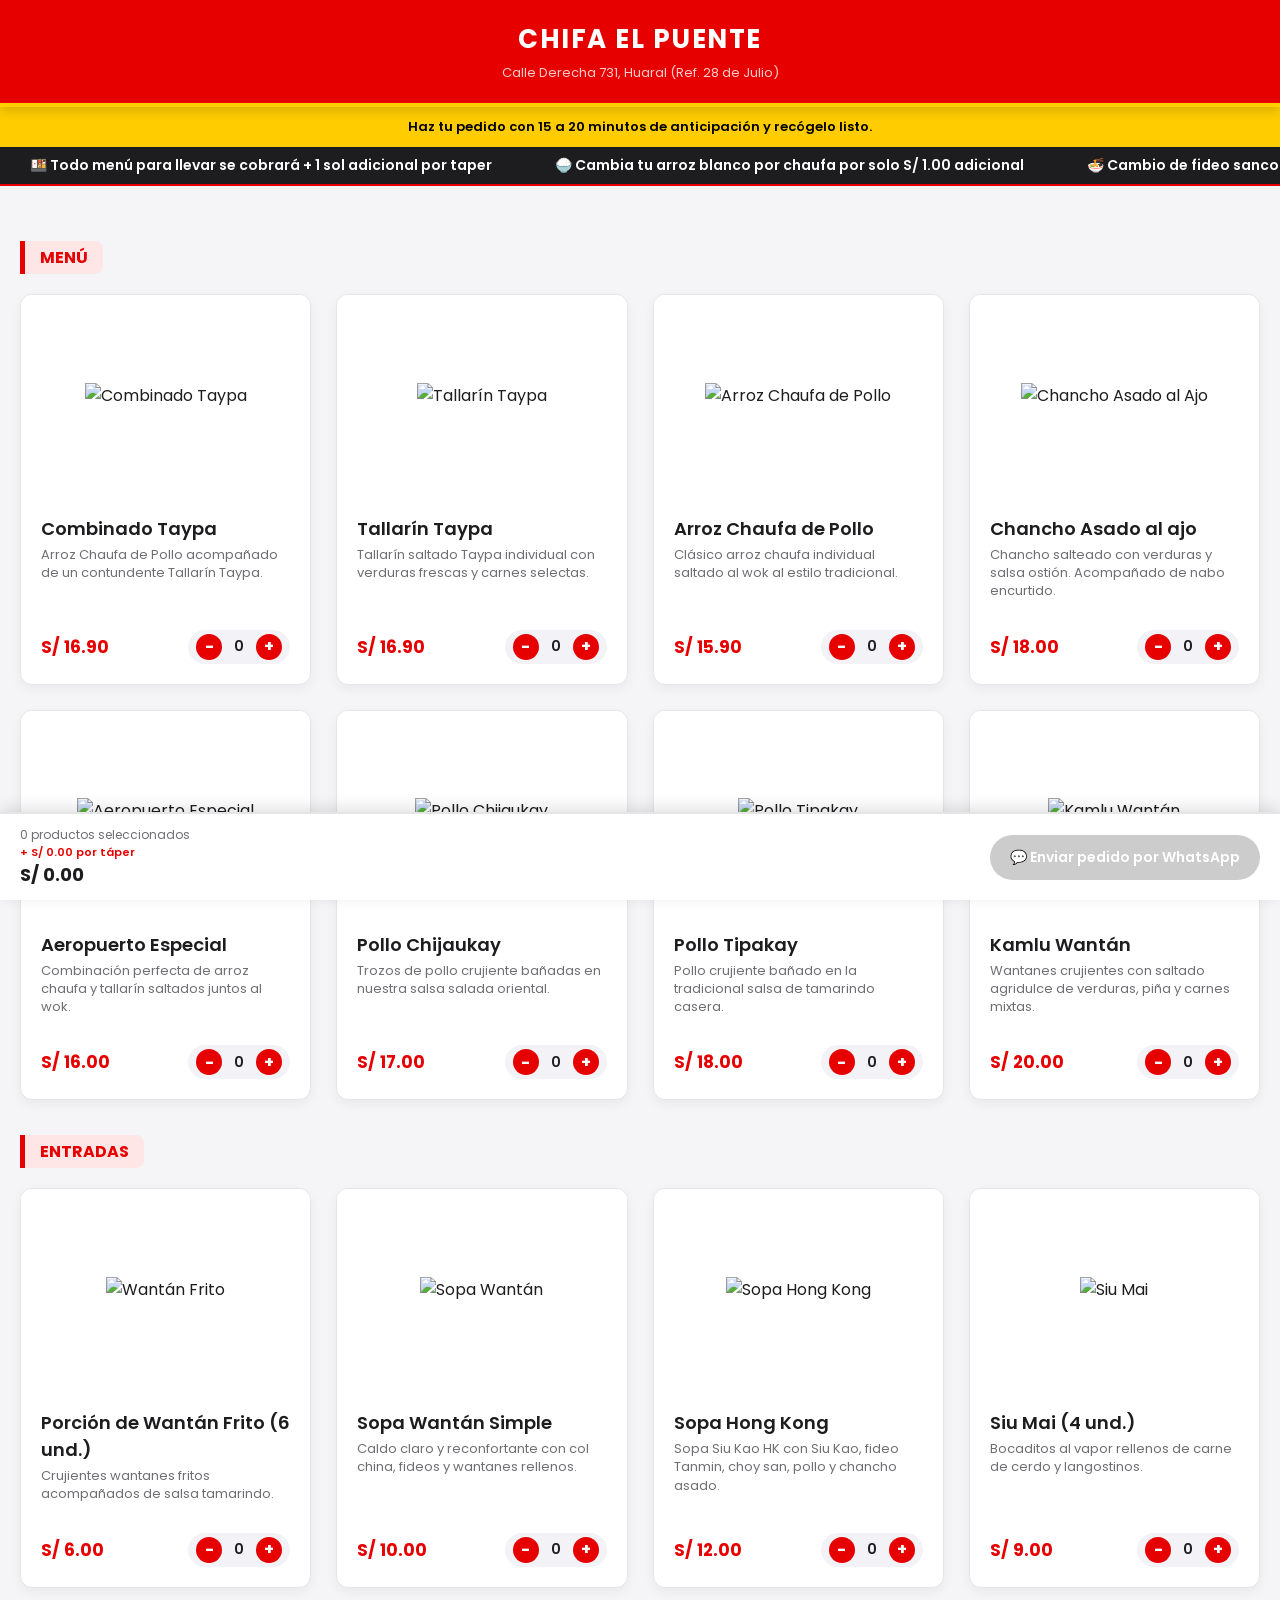
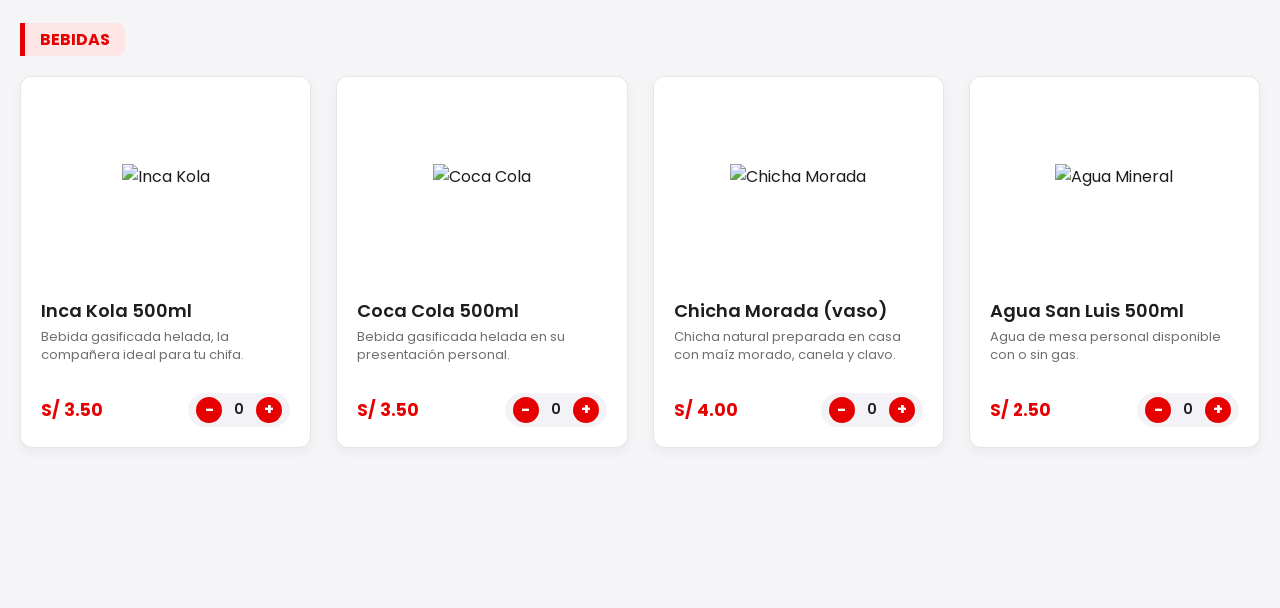
==== commit 4f7b98a4: "Update index.html" ====
--- a/index.html
+++ b/index.html
@@ -61,7 +61,7 @@
             overflow: hidden;
             white-space: nowrap;
             padding: 8px 0;
-            font-size: 12px;
+            font-size: 14px;
             font-weight: 600;
             border-bottom: 2px solid #e60000;
         }
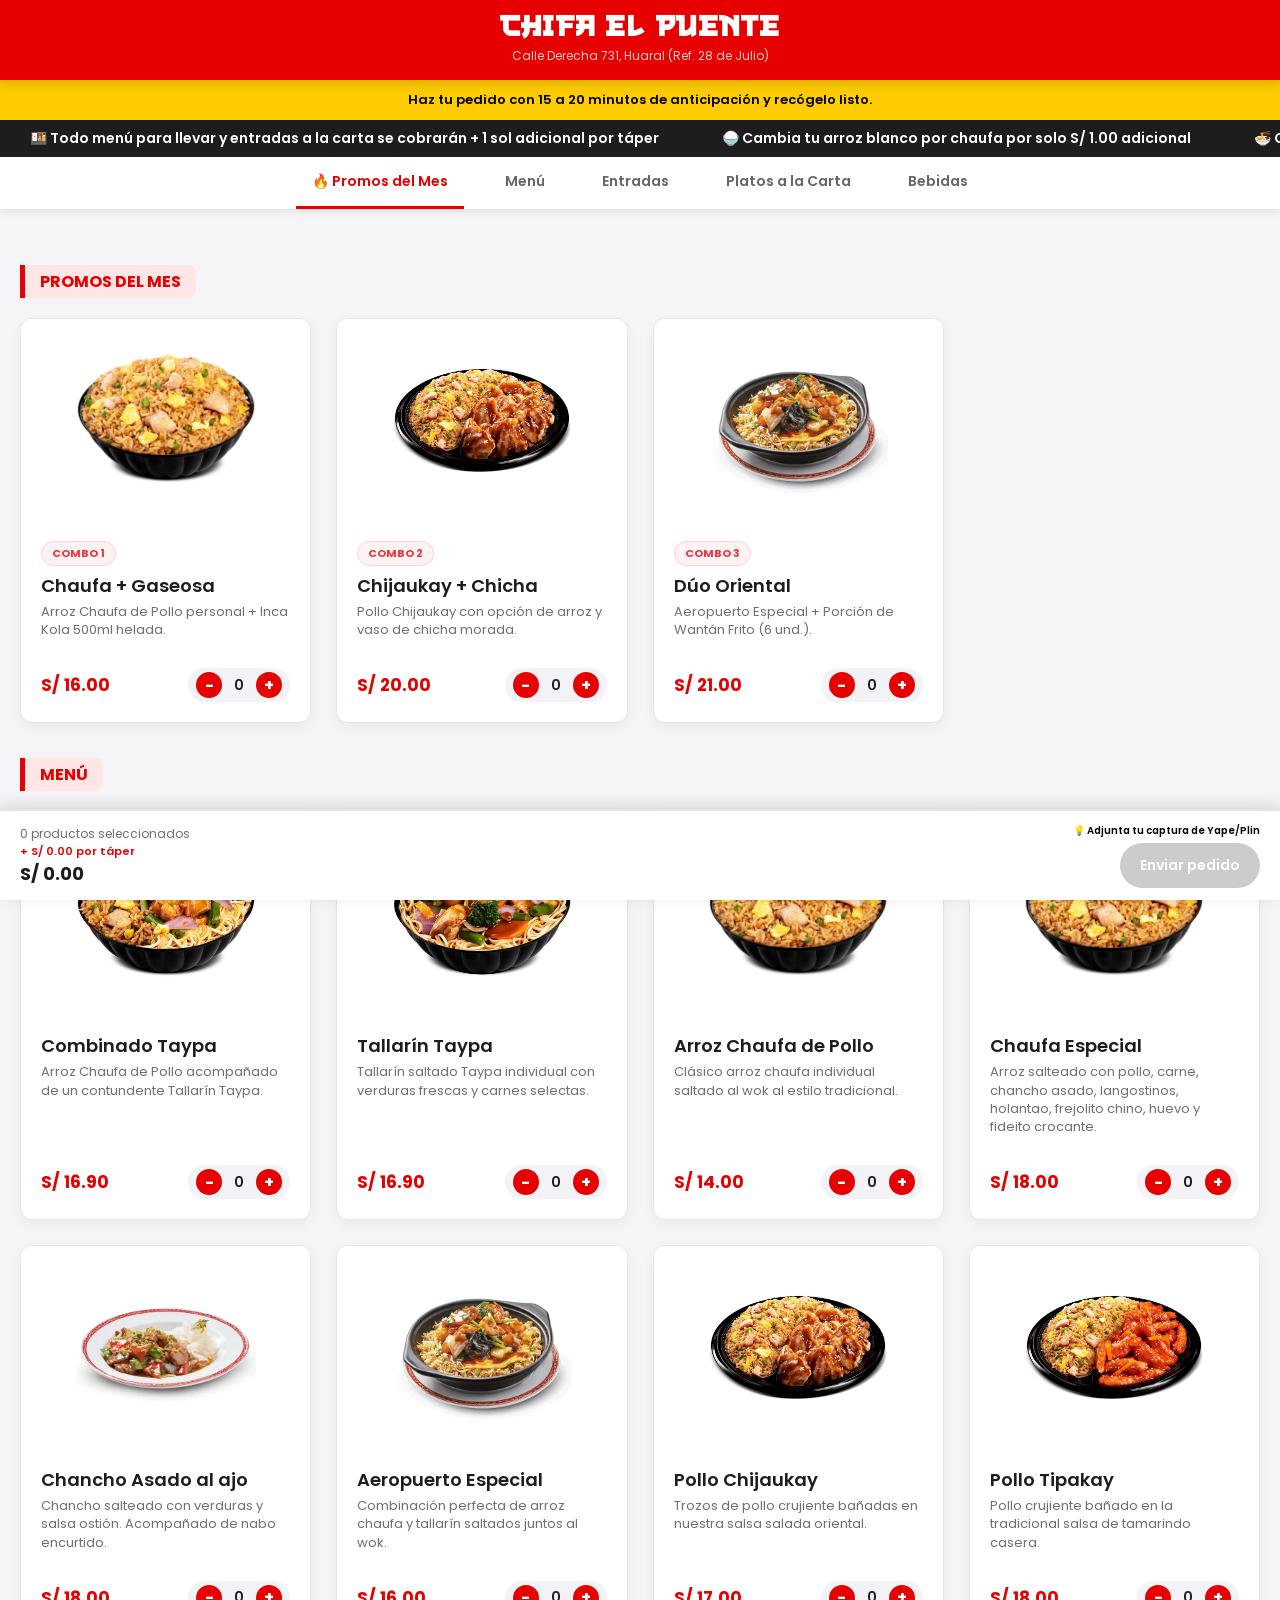
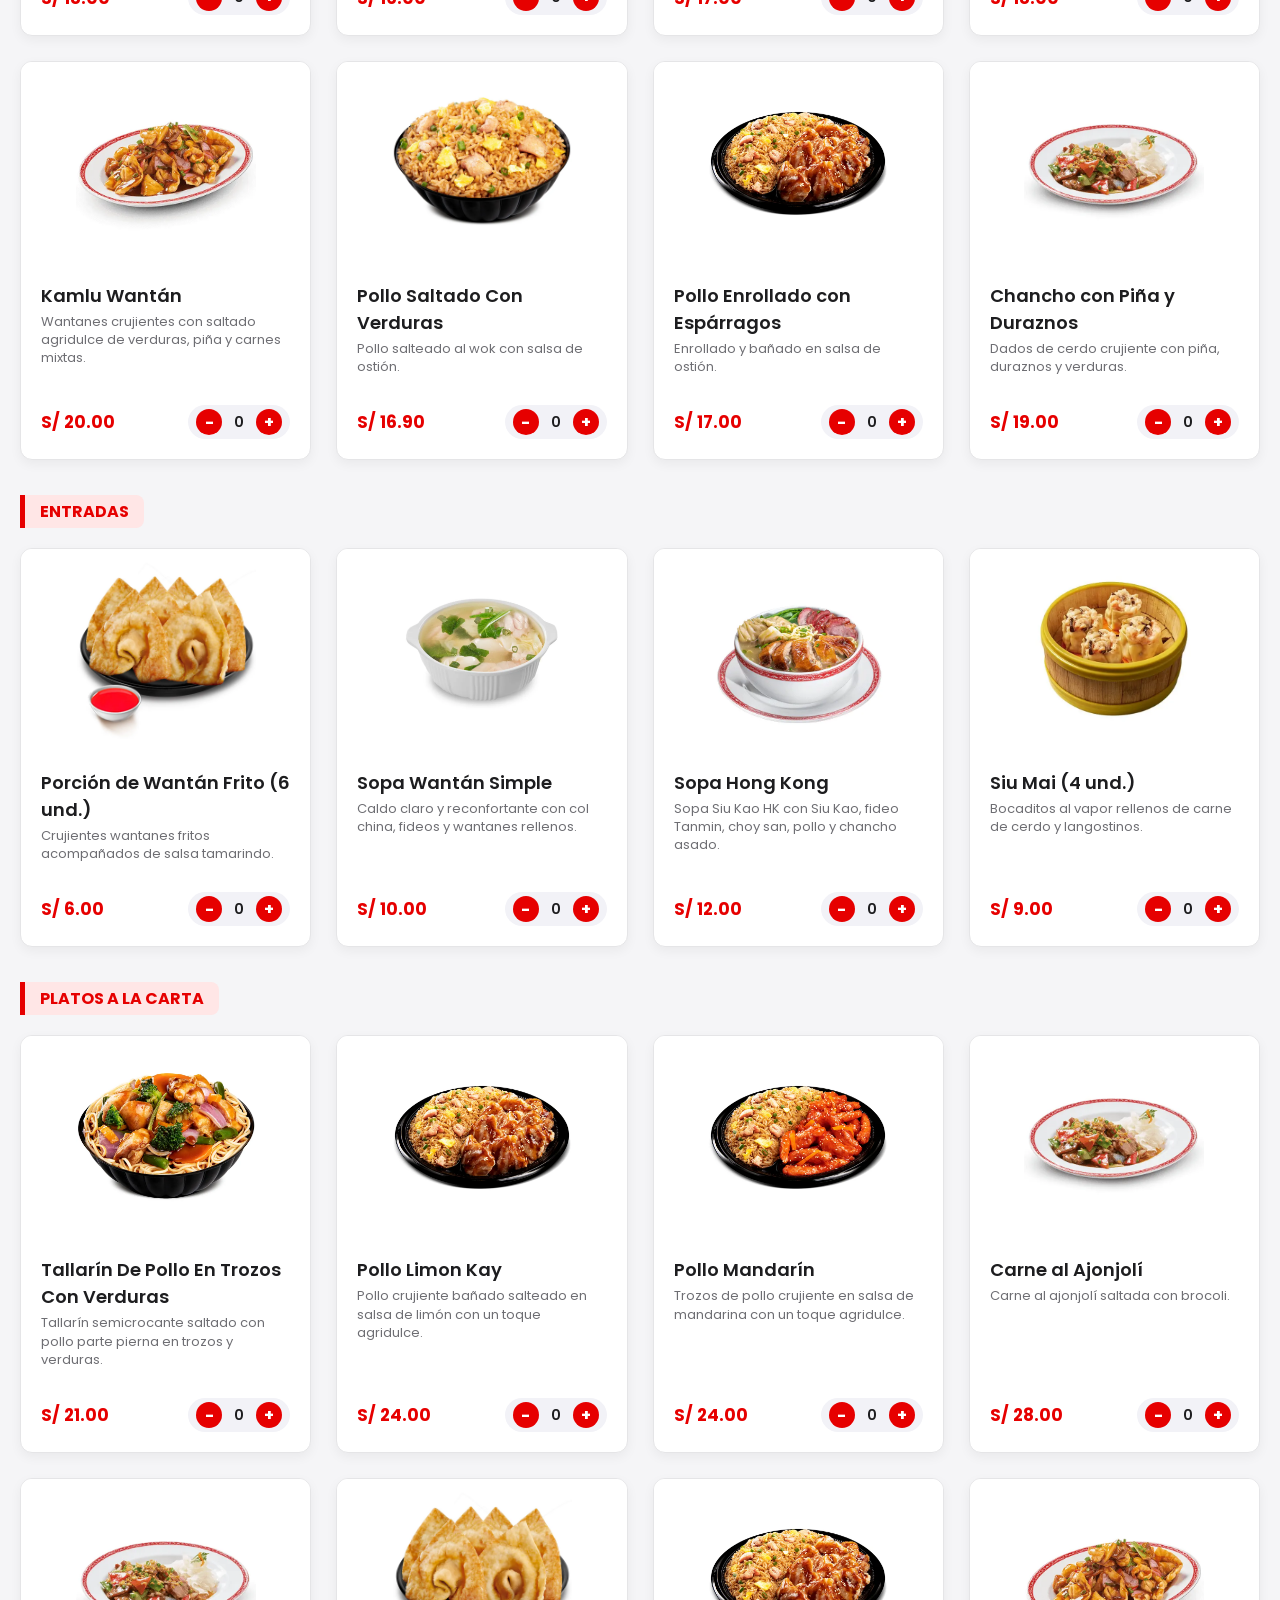
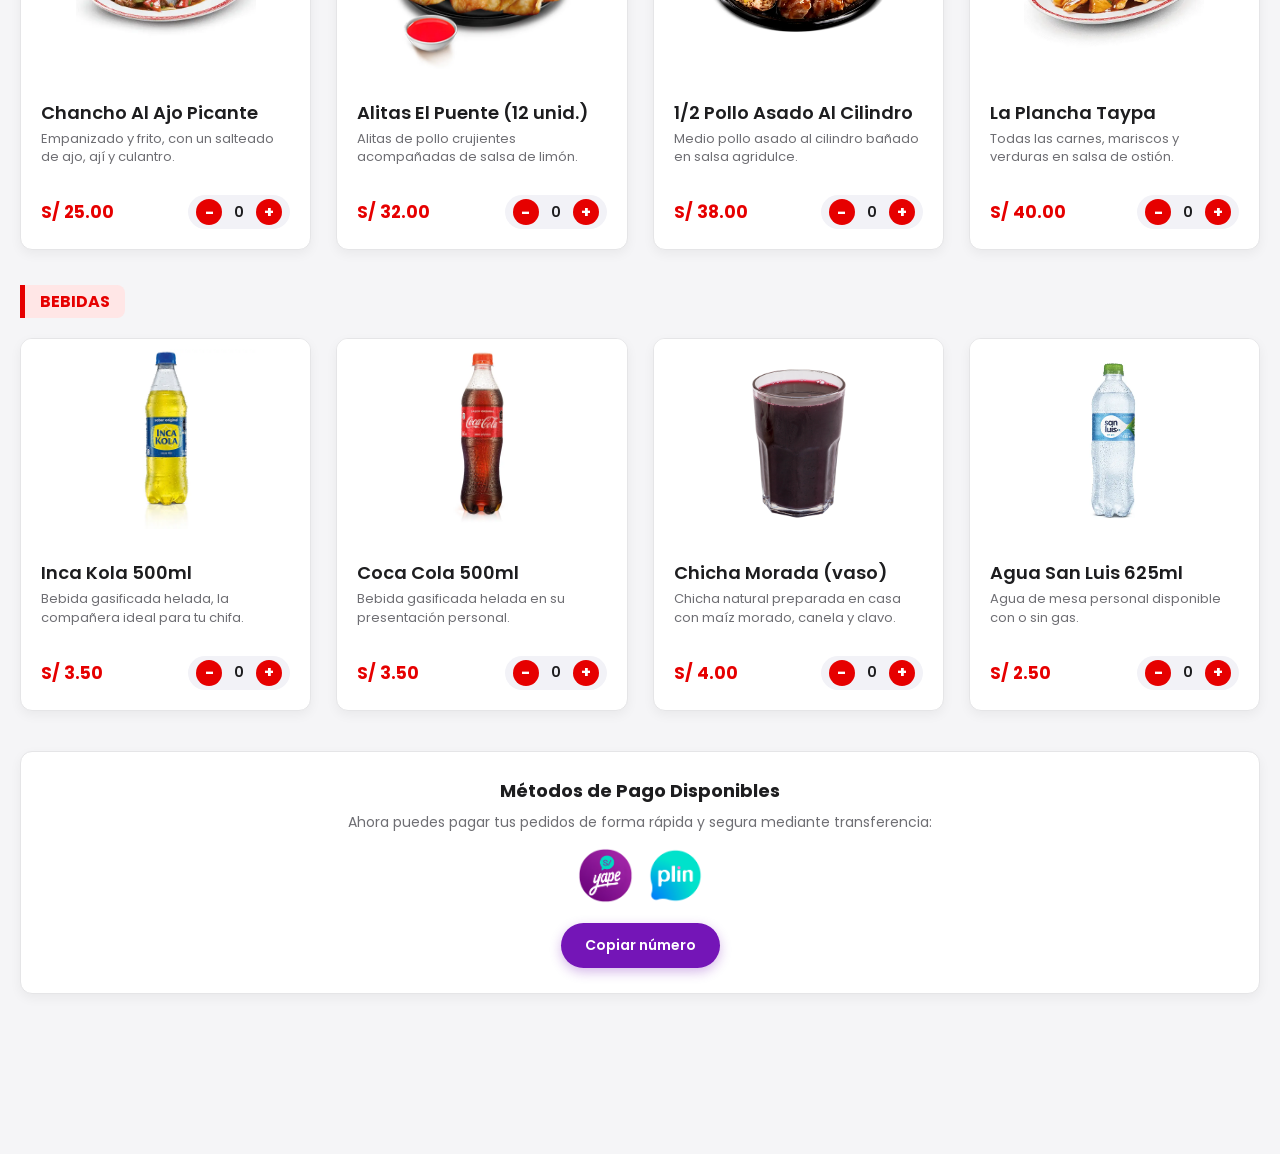
==== commit e45498d9: "Add files via upload" ====
--- a/index.html
+++ b/index.html
@@ -1,345 +1,23 @@
 <!DOCTYPE html>
 <html lang="es">
+
 <head>
     <meta charset="UTF-8">
     <meta name="viewport" content="width=device-width, initial-scale=1.0">
     <title>Chifa El Puente - Menú Digital</title>
-    <link rel="icon" type="image/jpeg" href="https://assets.peblla.net/175152215666876f08b4560c24668b878f96669661c6e.png">
+    <link rel="icon" type="image/jpeg" href="img/logo.png">
     <link href="https://fonts.googleapis.com/css2?family=Poppins:wght@400;600;700&display=swap" rel="stylesheet">
-    <style>
-        /* --- ESTILOS GENERALES --- */
-        * {
-            margin: 0;
-            padding: 0;
-            box-sizing: border-box;
-            font-family: 'Poppins', sans-serif;
-        }
-
-        body {
-            background-color: #f5f5f7; 
-            color: #1d1d1f; 
-            padding-bottom: 140px;
-        }
-
-        header {
-            background-color: #e60000;
-            padding: 20px;
-            text-align: center;
-            border-bottom: 4px solid #ffcc00;
-            position: sticky;
-            top: 0;
-            z-index: 100;
-            box-shadow: 0 4px 10px rgba(0,0,0,0.15);
-        }
-
-        header h1 {
-            font-size: 26px;
-            color: #ffffff;
-            text-transform: uppercase;
-            font-weight: 700;
-            letter-spacing: 1.5px;
-        }
-
-        header p {
-            font-size: 13px;
-            color: #ffcccc;
-            margin-top: 4px;
-        }
-
-        .notice-banner {
-            background-color: #ffcc00;
-            color: #000000;
-            text-align: center;
-            padding: 10px;
-            font-size: 13px;
-            font-weight: 600;
-        }
-
-        .carousel-banner {
-            background-color: #1d1d1f;
-            color: #ffffff;
-            overflow: hidden;
-            white-space: nowrap;
-            padding: 8px 0;
-            font-size: 14px;
-            font-weight: 600;
-            border-bottom: 2px solid #e60000;
-        }
-
-        .carousel-track {
-            display: inline-block;
-            white-space: nowrap;
-            animation: marquee 22s linear infinite;
-        }
-
-        .carousel-item {
-            display: inline-block;
-            padding: 0 30px;
-        }
-
-        @keyframes marquee {
-            0% { transform: translateX(0%); }
-            100% { transform: translateX(-50%); }
-        }
-
-        .container {
-            max-width: 1300px; 
-            margin: 0 auto;
-            padding: 20px;
-        }
-
-        .section-title {
-            font-size: 16px;
-            margin: 35px 0 20px 0;
-            border-left: 5px solid #e60000;
-            padding: 4px 15px;
-            text-transform: uppercase;
-            color: #e60000;
-            background-color: #ffe6e6;
-            display: inline-block;
-            border-radius: 0 8px 8px 0;
-        }
-
-        .menu-grid {
-            display: grid;
-            grid-template-columns: 1fr;
-            gap: 15px;
-        }
-
-        .menu-card {
-            background-color: #ffffff; 
-            border-radius: 12px;
-            overflow: hidden;
-            border: 1px solid #e5e5e7;
-            box-shadow: 0 4px 12px rgba(0,0,0,0.05);
-            display: flex; 
-            transition: transform 0.2s ease, box-shadow 0.2s ease;
-        }
-
-        .menu-card:hover {
-            transform: translateY(-2px);
-            box-shadow: 0 6px 16px rgba(0,0,0,0.1);
-        }
-
-        .menu-img-container {
-            width: 120px;
-            height: 120px;
-            background-color: #ffffff; 
-            display: flex;
-            align-items: center;
-            justify-content: center;
-            overflow: hidden;
-            flex-shrink: 0;
-            padding: 10px; 
-        }
-
-        .menu-img-container img {
-            max-width: 100%;
-            max-height: 100%;
-            object-fit: contain; 
-        }
-
-        .menu-info {
-            padding: 15px;
-            flex: 1;
-            display: flex;
-            flex-direction: column;
-            justify-content: space-between;
-        }
-
-        .menu-info h3 {
-            font-size: 16px;
-            color: #1d1d1f;
-            font-weight: 600;
-        }
-
-        .menu-info p {
-            font-size: 13px;
-            color: #6e6e73;
-            margin: 4px 0;
-            line-height: 1.4;
-        }
-
-        /* CONTENEDOR DE OPCIONES DINÁMICAS */
-        .item-options-container {
-            display: none;
-            margin-top: 8px;
-            padding: 8px;
-            background-color: #fff9e6;
-            border: 1px dashed #ffcc00;
-            border-radius: 6px;
-        }
-
-        .single-option-group {
-            margin-bottom: 6px;
-        }
-
-        .single-option-group:last-child {
-            margin-bottom: 0;
-        }
-
-        .single-option-group label {
-            font-size: 11px;
-            font-weight: 600;
-            color: #d60000;
-            display: block;
-            margin-bottom: 2px;
-        }
-
-        .single-option-group select {
-            width: 100%;
-            padding: 4px;
-            font-size: 12px;
-            border-radius: 4px;
-            border: 1px solid #ccc;
-            outline: none;
-            background-color: #fff;
-        }
-
-        .menu-bottom {
-            display: flex;
-            justify-content: space-between;
-            align-items: center;
-            margin-top: 10px;
-        }
-
-        .menu-price {
-            font-size: 17px;
-            color: #e60000;
-            font-weight: 700;
-        }
-
-        .qty-controls {
-            display: flex;
-            align-items: center;
-            gap: 8px;
-            background-color: #f2f2f7;
-            padding: 4px 8px;
-            border-radius: 20px;
-        }
-
-        .qty-btn {
-            background-color: #e60000;
-            color: white;
-            border: none;
-            width: 26px;
-            height: 26px;
-            border-radius: 50%;
-            font-weight: bold;
-            font-size: 16px;
-            cursor: pointer;
-            display: flex;
-            align-items: center;
-            justify-content: center;
-        }
-
-        .qty-btn:active {
-            transform: scale(0.9);
-        }
-
-        .qty-count {
-            font-size: 14px;
-            font-weight: 600;
-            min-width: 18px;
-            text-align: center;
-        }
-
-        @media (min-width: 768px) {
-            .menu-grid {
-                grid-template-columns: repeat(4, 1fr); 
-                gap: 25px; 
-            }
-
-            .menu-card {
-                flex-direction: column; 
-                height: 100%; 
-            }
-
-            .menu-img-container {
-                width: 100%;
-                height: 200px; 
-            }
-
-            .menu-info {
-                padding: 20px; 
-                gap: 15px;
-            }
-
-            .menu-info h3 {
-                font-size: 18px; 
-            }
-        }
-
-        .order-bar {
-            position: fixed;
-            bottom: 0;
-            left: 0;
-            width: 100%;
-            background-color: #ffffff;
-            box-shadow: 0 -4px 15px rgba(0,0,0,0.12);
-            padding: 12px 20px;
-            z-index: 999;
-            display: flex;
-            justify-content: space-between;
-            align-items: center;
-            border-top: 2px solid #e5e5e7;
-        }
-
-        .order-summary {
-            display: flex;
-            flex-direction: column;
-        }
-
-        .order-summary-items {
-            font-size: 12px;
-            color: #6e6e73;
-        }
-
-        .order-summary-taper {
-            font-size: 11px;
-            color: #e60000;
-            font-weight: 600;
-        }
-
-        .order-summary-total {
-            font-size: 18px;
-            font-weight: 700;
-            color: #1d1d1f;
-        }
-
-        .btn-whatsapp {
-            background-color: #25d366; 
-            color: #ffffff;
-            border: none;
-            padding: 12px 20px;
-            border-radius: 50px;
-            font-size: 14px;
-            font-weight: 600;
-            cursor: pointer;
-            text-decoration: none;
-            box-shadow: 0 4px 12px rgba(37, 211, 102, 0.3);
-            display: flex;
-            align-items: center;
-            gap: 8px;
-            transition: background-color 0.2s;
-        }
-
-        .btn-whatsapp:hover {
-            background-color: #1ebe57;
-        }
-
-        .btn-whatsapp:disabled {
-            background-color: #cccccc;
-            box-shadow: none;
-            cursor: not-allowed;
-        }
-    </style>
+    <link rel="stylesheet" href="css/styles.css">
 </head>
+
 <body>
-
     <header>
-        <h1>Chifa El Puente</h1>
-        <p>Calle Derecha 731, Huaral (Ref. 28 de Julio)</p>
+        <div class="header-content">
+            <div class="header-text-group">
+                <h1>Chifa El Puente</h1>
+                <p>Calle Derecha 731, Huaral (Ref. 28 de Julio)</p>
+            </div>
+        </div>
     </header>
 
     <div class="notice-banner">
@@ -348,23 +26,125 @@
 
     <div class="carousel-banner">
         <div class="carousel-track">
-            <span class="carousel-item">🍱 Todo menú para llevar se cobrará + 1 sol adicional por taper</span>
+            <span class="carousel-item">🍱 Todo menú para llevar y entradas a la carta se cobrarán + 1 sol adicional por táper</span>
             <span class="carousel-item">🍚 Cambia tu arroz blanco por chaufa por solo S/ 1.00 adicional</span>
             <span class="carousel-item">🍜 Cambio de fideo sancochado a fideo frito: +S/ 1.00</span>
-            <span class="carousel-item">🍱 Todo menú para llevar se cobrará + 1 sol adicional por taper</span>
+            <span class="carousel-item">🍱 Todo menú para llevar y entradas a la carta se cobrarán + 1 sol adicional por táper</span>
             <span class="carousel-item">🍚 Cambia tu arroz blanco por chaufa por solo S/ 1.00 adicional</span>
             <span class="carousel-item">🍜 Cambio de fideo sancochado a fideo frito: +S/ 1.00</span>
         </div>
     </div>
 
+    <!-- BARRA DE NAVEGACIÓN SUPERIOR CON INDICADORES MÓVILES -->
+    <div class="category-nav-wrapper">
+        <div class="scroll-indicator left" id="scroll-left">&lt;</div>
+        <nav class="category-nav" id="category-nav">
+            <div class="category-track">
+                <a href="#promos" class="category-item active" data-target="promos">
+                    <span>🔥 Promos del Mes</span>
+                </a>
+                <a href="#menu" class="category-item" data-target="menu">
+                    <span>Menú</span>
+                </a>
+                <a href="#entradas" class="category-item" data-target="entradas">
+                    <span>Entradas</span>
+                </a>
+                <a href="#platos-carta" class="category-item" data-target="platos-carta">
+                    <span>Platos a la Carta</span>
+                </a>
+                <a href="#bebidas" class="category-item" data-target="bebidas">
+                    <span>Bebidas</span>
+                </a>
+            </div>
+        </nav>
+        <div class="scroll-indicator right" id="scroll-right">&gt;</div>
+    </div>
+
     <div class="container">
-        
-        <h2 class="section-title">Menú</h2>
+
+        <!-- PROMOCIONES DEL MES -->
+        <h2 class="section-title" id="promos">Promos del Mes</h2>
         <div class="menu-grid">
-            
-            <div class="menu-card" data-name="Combinado Taypa" data-price="16.90" data-category="plato" data-option-type="fideo">
-                <div class="menu-img-container">
-                    <img src="https://www.chinawok.com.pe/media/catalog/product/a/g/agru_2146469530.png?optimize=medium&bg-color=255,255,255&fit=bounds&height=700&width=700&canvas=700:700&format=jpeg" alt="Combinado Taypa">
+
+            <!-- Combo 1 -->
+            <div class="menu-card" data-name="Combo1" data-price="16.00" data-category="plato" data-option-entrada="true">
+                <div class="menu-img-container">
+                    <img src="img/chaufa-pollo.jpg" alt="Promo 1">
+                </div>
+                <div class="menu-info">
+                    <div>
+                        <span class="badge-combo">Combo 1</span>
+                        <h3>Chaufa + Gaseosa</h3>
+                        <p>Arroz Chaufa de Pollo personal + Inca Kola 500ml helada.</p>
+                    </div>
+                    <div class="item-options-container"></div>
+                    <div class="menu-bottom">
+                        <div class="menu-price">S/ 16.00</div>
+                        <div class="qty-controls">
+                            <button class="qty-btn" onclick="updateQty(this, -1)">-</button>
+                            <span class="qty-count">0</span>
+                            <button class="qty-btn" onclick="updateQty(this, 1)">+</button>
+                        </div>
+                    </div>
+                </div>
+            </div>
+
+            <!-- Combo 2 -->
+            <div class="menu-card" data-name="Combo2" data-price="20.00" data-category="plato" data-option-type="arroz">
+                <div class="menu-img-container">
+                    <img src="img/chijaukay.jpg" alt="Promo 2">
+                </div>
+                <div class="menu-info">
+                    <div>
+                        <span class="badge-combo">Combo 2</span>
+                        <h3>Chijaukay + Chicha</h3>
+                        <p>Pollo Chijaukay con opción de arroz y vaso de chicha morada.</p>
+                    </div>
+                    <div class="item-options-container"></div>
+                    <div class="menu-bottom">
+                        <div class="menu-price">S/ 20.00</div>
+                        <div class="qty-controls">
+                            <button class="qty-btn" onclick="updateQty(this, -1)">-</button>
+                            <span class="qty-count">0</span>
+                            <button class="qty-btn" onclick="updateQty(this, 1)">+</button>
+                        </div>
+                    </div>
+                </div>
+            </div>
+
+            <!-- Combo 3 -->
+            <div class="menu-card" data-name="Combo3" data-price="21.00" data-category="plato" data-option-type="fideo">
+                <div class="menu-img-container">
+                    <img src="img/aeropuerto-especial.png" alt="Promo 3">
+                </div>
+                <div class="menu-info">
+                    <div>
+                        <span class="badge-combo">Combo 3</span>
+                        <h3>Dúo Oriental</h3>
+                        <p>Aeropuerto Especial + Porción de Wantán Frito (6 und.).</p>
+                    </div>
+                    <div class="item-options-container"></div>
+                    <div class="menu-bottom">
+                        <div class="menu-price">S/ 21.00</div>
+                        <div class="qty-controls">
+                            <button class="qty-btn" onclick="updateQty(this, -1)">-</button>
+                            <span class="qty-count">0</span>
+                            <button class="qty-btn" onclick="updateQty(this, 1)">+</button>
+                        </div>
+                    </div>
+                </div>
+            </div>
+
+        </div>
+
+        <!-- MENÚ PRINCIPAL -->
+        <h2 class="section-title" id="menu">Menú</h2>
+        <div class="menu-grid">
+
+            <div class="menu-card" data-name="Combinado Taypa" data-price="16.90" data-category="plato"
+                data-option-type="fideo" data-option-entrada="true">
+                <div class="menu-img-container">
+                    <img src="img/comibado-taypa.jpg" alt="Combinado Taypa">
                 </div>
                 <div class="menu-info">
                     <div>
@@ -383,9 +163,10 @@
                 </div>
             </div>
 
-            <div class="menu-card" data-name="Tallarín Taypa" data-price="16.90" data-category="plato" data-option-type="fideo">
-                <div class="menu-img-container">
-                    <img src="https://www.chinawok.com.pe/media/catalog/product/a/g/agru_2146469529.png?optimize=medium&bg-color=255,255,255&fit=bounds&height=700&width=700&canvas=700:700&format=jpeg" alt="Tallarín Taypa">
+            <div class="menu-card" data-name="Tallarín Taypa" data-price="16.90" data-category="plato"
+                data-option-type="fideo" data-option-entrada="true">
+                <div class="menu-img-container">
+                    <img src="img/tallarin-taypa.jpg" alt="Tallarín Taypa">
                 </div>
                 <div class="menu-info">
                     <div>
@@ -404,29 +185,54 @@
                 </div>
             </div>
 
-            <div class="menu-card" data-name="Arroz Chaufa de Pollo" data-price="15.90" data-category="plato">
-                <div class="menu-img-container">
-                    <img src="https://www.chinawok.com.pe/media/catalog/product/a/g/agru_2146469527.png?optimize=medium&bg-color=255,255,255&fit=bounds&height=400&width=400&canvas=400:400&format=jpeg&dpr=2" alt="Arroz Chaufa de Pollo">
+            <div class="menu-card" data-name="Arroz Chaufa de Pollo" data-price="14.00" data-category="plato"
+                data-option-entrada="true">
+                <div class="menu-img-container">
+                    <img src="img/chaufa-pollo.jpg" alt="Arroz Chaufa de Pollo">
                 </div>
                 <div class="menu-info">
                     <div>
                         <h3>Arroz Chaufa de Pollo</h3>
                         <p>Clásico arroz chaufa individual saltado al wok al estilo tradicional.</p>
                     </div>
-                    <div class="menu-bottom">
-                        <div class="menu-price">S/ 15.90</div>
-                        <div class="qty-controls">
-                            <button class="qty-btn" onclick="updateQty(this, -1)">-</button>
-                            <span class="qty-count">0</span>
-                            <button class="qty-btn" onclick="updateQty(this, 1)">+</button>
-                        </div>
-                    </div>
-                </div>
-            </div>
-
-            <div class="menu-card" data-name="Chancho Asado al Ajo" data-price="18.00" data-category="plato" data-option-type="arroz">
-                <div class="menu-img-container">
-                    <img src="https://delosi-pidelo.s3.amazonaws.com/madam-tusan/products/chancho-asado-al-ajo-202603160506423086.webp" alt="Chancho Asado al Ajo">
+                    <div class="item-options-container"></div>
+                    <div class="menu-bottom">
+                        <div class="menu-price">S/ 14.00</div>
+                        <div class="qty-controls">
+                            <button class="qty-btn" onclick="updateQty(this, -1)">-</button>
+                            <span class="qty-count">0</span>
+                            <button class="qty-btn" onclick="updateQty(this, 1)">+</button>
+                        </div>
+                    </div>
+                </div>
+            </div>
+
+            <!-- Chaufa Especial (agregado después del chaufa de pollo) -->
+            <div class="menu-card" data-name="Chaufa Especial" data-price="18.00" data-category="plato" data-option-entrada="true">
+                <div class="menu-img-container">
+                    <img src="img/chaufa-pollo.jpg" alt="Chaufa Especial">
+                </div>
+                <div class="menu-info">
+                    <div>
+                        <h3>Chaufa Especial</h3>
+                        <p>Arroz salteado con pollo, carne, chancho asado, langostinos, holantao, frejolito chino, huevo y fideito crocante.</p>
+                    </div>
+                    <div class="item-options-container"></div>
+                    <div class="menu-bottom">
+                        <div class="menu-price">S/ 18.00</div>
+                        <div class="qty-controls">
+                            <button class="qty-btn" onclick="updateQty(this, -1)">-</button>
+                            <span class="qty-count">0</span>
+                            <button class="qty-btn" onclick="updateQty(this, 1)">+</button>
+                        </div>
+                    </div>
+                </div>
+            </div>
+
+            <div class="menu-card" data-name="Chancho Asado al Ajo" data-price="18.00" data-category="plato"
+                data-option-type="arroz" data-option-entrada="true">
+                <div class="menu-img-container">
+                    <img src="img/chancho-asado-al-ajo.png" alt="Chancho Asado al Ajo">
                 </div>
                 <div class="menu-info">
                     <div>
@@ -445,9 +251,10 @@
                 </div>
             </div>
 
-            <div class="menu-card" data-name="Aeropuerto Especial" data-price="16.00" data-category="plato" data-option-type="fideo">
-                <div class="menu-img-container">
-                    <img src="https://delosi-pidelo.s3.amazonaws.com/madam-tusan/products/aeropuerto-taypa-sobre-tortilla-202603160506581103.webp" alt="Aeropuerto Especial">
+            <div class="menu-card" data-name="Aeropuerto Especial" data-price="16.00" data-category="plato"
+                data-option-type="fideo" data-option-entrada="true">
+                <div class="menu-img-container">
+                    <img src="img/aeropuerto-especial.png" alt="Aeropuerto Especial">
                 </div>
                 <div class="menu-info">
                     <div>
@@ -466,9 +273,10 @@
                 </div>
             </div>
 
-            <div class="menu-card" data-name="Pollo Chijaukay" data-price="17.00" data-category="plato" data-option-type="arroz">
-                <div class="menu-img-container">
-                    <img src="https://www.chinawok.com.pe/media/catalog/product/a/g/agru_2146469531.png?optimize=medium&bg-color=255,255,255&fit=bounds&height=700&width=700&canvas=700:700&format=jpeg" alt="Pollo Chijaukay">
+            <div class="menu-card" data-name="Pollo Chijaukay" data-price="17.00" data-category="plato"
+                data-option-type="arroz" data-option-entrada="true">
+                <div class="menu-img-container">
+                    <img src="img/chijaukay.jpg" alt="Pollo Chijaukay">
                 </div>
                 <div class="menu-info">
                     <div>
@@ -487,9 +295,10 @@
                 </div>
             </div>
 
-            <div class="menu-card" data-name="Pollo Tipakay" data-price="18.00" data-category="plato" data-option-type="arroz">
-                <div class="menu-img-container">
-                    <img src="https://www.chinawok.com.pe/media/catalog/product/a/g/agru_2146469535.png?optimize=medium&bg-color=255,255,255&fit=bounds&height=700&width=700&canvas=700:700&format=jpeg" alt="Pollo Tipakay">
+            <div class="menu-card" data-name="Pollo Tipakay" data-price="18.00" data-category="plato"
+                data-option-type="arroz" data-option-entrada="true">
+                <div class="menu-img-container">
+                    <img src="img/tipakay.jpg" alt="Pollo Tipakay">
                 </div>
                 <div class="menu-info">
                     <div>
@@ -508,15 +317,16 @@
                 </div>
             </div>
 
-            <div class="menu-card" data-name="Kamlu Wantán" data-price="20.00" data-category="plato">
-                <div class="menu-img-container">
-                    <img src="https://delosi-pidelo.s3.amazonaws.com/madam-tusan/products/kam-lu-wantan-taypa-202603160507162028.webp" alt="Kamlu Wantán">
+            <div class="menu-card" data-name="Kamlu Wantán" data-price="20.00" data-category="plato" data-option-entrada="true" data-option-type="arroz">
+                <div class="menu-img-container">
+                    <img src="img/kamlu-wantan.webp" alt="Kamlu Wantán">
                 </div>
                 <div class="menu-info">
                     <div>
                         <h3>Kamlu Wantán</h3>
                         <p>Wantanes crujientes con saltado agridulce de verduras, piña y carnes mixtas.</p>
                     </div>
+                    <div class="item-options-container"></div>
                     <div class="menu-bottom">
                         <div class="menu-price">S/ 20.00</div>
                         <div class="qty-controls">
@@ -528,14 +338,80 @@
                 </div>
             </div>
 
-        </div>
-
-        <h2 class="section-title">Entradas</h2>
+            <!-- Nuevas 4 cards del menú -->
+            <div class="menu-card" data-name="Pollo Saltado Con Verduras" data-price="16.90" data-category="plato" data-option-entrada="true" data-option-type="arroz">
+                <div class="menu-img-container">
+                    <img src="img/chaufa-pollo.jpg" alt="Pollo Saltado Con Verduras">
+                </div>
+                <div class="menu-info">
+                    <div>
+                        <h3>Pollo Saltado Con Verduras</h3>
+                        <p>Pollo salteado al wok con salsa de ostión.</p>
+                    </div>
+                    <div class="item-options-container"></div>
+                    <div class="menu-bottom">
+                        <div class="menu-price">S/ 16.90</div>
+                        <div class="qty-controls">
+                            <button class="qty-btn" onclick="updateQty(this, -1)">-</button>
+                            <span class="qty-count">0</span>
+                            <button class="qty-btn" onclick="updateQty(this, 1)">+</button>
+                        </div>
+                    </div>
+                </div>
+            </div>
+
+            <div class="menu-card" data-name="Pollo Enrollado con Espárragos" data-price="17.00" data-category="plato" data-option-entrada="true" data-option-type="arroz">
+                <div class="menu-img-container">
+                    <img src="img/chijaukay.jpg" alt="Pollo Enrollado con Espárragos">
+                </div>
+                <div class="menu-info">
+                    <div>
+                        <h3>Pollo Enrollado con Espárragos</h3>
+                        <p>Enrollado y bañado en salsa de ostión.</p>
+                    </div>
+                    <div class="item-options-container"></div>
+                    <div class="menu-bottom">
+                        <div class="menu-price">S/ 17.00</div>
+                        <div class="qty-controls">
+                            <button class="qty-btn" onclick="updateQty(this, -1)">-</button>
+                            <span class="qty-count">0</span>
+                            <button class="qty-btn" onclick="updateQty(this, 1)">+</button>
+                        </div>
+                    </div>
+                </div>
+            </div>
+
+            <div class="menu-card" data-name="Chancho con Piña y Duraznos" data-price="19.00" data-category="plato" data-option-entrada="true" data-option-type="arroz">
+                <div class="menu-img-container">
+                    <img src="img/chancho-asado-al-ajo.png" alt="Chancho con Piña y Duraznos">
+                </div>
+                <div class="menu-info">
+                    <div>
+                        <h3>Chancho con Piña y Duraznos</h3>
+                        <p>Dados de cerdo crujiente con piña, duraznos y verduras.</p>
+                    </div>
+                    <div class="item-options-container"></div>
+                    <div class="menu-bottom">
+                        <div class="menu-price">S/ 19.00</div>
+                        <div class="qty-controls">
+                            <button class="qty-btn" onclick="updateQty(this, -1)">-</button>
+                            <span class="qty-count">0</span>
+                            <button class="qty-btn" onclick="updateQty(this, 1)">+</button>
+                        </div>
+                    </div>
+                </div>
+            </div>
+
+        </div>
+
+        <!-- ENTRADAS -->
+        <h2 class="section-title" id="entradas">Entradas</h2>
         <div class="menu-grid">
-            
-            <div class="menu-card" data-name="Porción de Wantán Frito (6 und.)" data-price="6.00" data-category="entrada">
-                <div class="menu-img-container">
-                    <img src="https://www.chinawok.com.pe/media/catalog/product/a/g/agru_2146464412.png?optimize=medium&bg-color=255,255,255&fit=bounds&height=400&width=400&canvas=400:400&format=jpeg&dpr=2" alt="Wantán Frito">
+
+            <div class="menu-card" data-name="Porción de Wantán Frito (6 und.)" data-price="6.00"
+                data-category="entrada">
+                <div class="menu-img-container">
+                    <img src="img/wantan-frito.jpg" alt="Wantán Frito">
                 </div>
                 <div class="menu-info">
                     <div>
@@ -555,7 +431,7 @@
 
             <div class="menu-card" data-name="Sopa Wantán Simple" data-price="10.00" data-category="entrada">
                 <div class="menu-img-container">
-                    <img src="https://www.chinawok.com.pe/media/catalog/product/s/o/sopa_wantan_1lt.jpg?optimize=medium&bg-color=255,255,255&fit=bounds&height=700&width=700&canvas=700:700" alt="Sopa Wantán">
+                    <img src="img/sopa-wantan.jpg" alt="Sopa Wantán">
                 </div>
                 <div class="menu-info">
                     <div>
@@ -575,7 +451,7 @@
 
             <div class="menu-card" data-name="Sopa Hong Kong" data-price="12.00" data-category="entrada">
                 <div class="menu-img-container">
-                    <img src="https://delosi-pidelo.s3.amazonaws.com/madam-tusan/products/sopa-hong-kong-202603160506398097.webp" alt="Sopa Hong Kong">
+                    <img src="img/sopa-hong-kong.webp" alt="Sopa Hong Kong">
                 </div>
                 <div class="menu-info">
                     <div>
@@ -595,7 +471,7 @@
 
             <div class="menu-card" data-name="Siu Mai (4 und.)" data-price="9.00" data-category="entrada">
                 <div class="menu-img-container">
-                    <img src="https://delosi-pidelo.s3.amazonaws.com/madam-tusan/products/siu-mai-especial-202603160506531294.webp" alt="Siu Mai">
+                    <img src="img/siu-mai.webp" alt="Siu Mai">
                 </div>
                 <div class="menu-info">
                     <div>
@@ -615,12 +491,179 @@
 
         </div>
 
-        <h2 class="section-title">Bebidas</h2>
+        <!-- PLATOS A LA CARTA -->
+        <h2 class="section-title" id="platos-carta">Platos a la Carta</h2>
         <div class="menu-grid">
-            
+
+            <div class="menu-card" data-name="Tallarín De Pollo En Trozos Con Verduras" data-price="21.00" data-category="plato">
+                <div class="menu-img-container">
+                    <img src="img/tallarin-taypa.jpg" alt="Tallarín De Pollo En Trozos Con Verduras">
+                </div>
+                <div class="menu-info">
+                    <div>
+                        <h3>Tallarín De Pollo En Trozos Con Verduras</h3>
+                        <p>Tallarín semicrocante saltado con pollo parte pierna en trozos y verduras.</p>
+                    </div>
+                    <div class="menu-bottom">
+                        <div class="menu-price">S/ 21.00</div>
+                        <div class="qty-controls">
+                            <button class="qty-btn" onclick="updateQty(this, -1)">-</button>
+                            <span class="qty-count">0</span>
+                            <button class="qty-btn" onclick="updateQty(this, 1)">+</button>
+                        </div>
+                    </div>
+                </div>
+            </div>
+
+            <div class="menu-card" data-name="Pollo Limon Kay" data-price="24.00" data-category="plato">
+                <div class="menu-img-container">
+                    <img src="img/chijaukay.jpg" alt="Pollo Limon Kay">
+                </div>
+                <div class="menu-info">
+                    <div>
+                        <h3>Pollo Limon Kay</h3>
+                        <p>Pollo crujiente bañado salteado en salsa de limón con un toque agridulce.</p>
+                    </div>
+                    <div class="menu-bottom">
+                        <div class="menu-price">S/ 24.00</div>
+                        <div class="qty-controls">
+                            <button class="qty-btn" onclick="updateQty(this, -1)">-</button>
+                            <span class="qty-count">0</span>
+                            <button class="qty-btn" onclick="updateQty(this, 1)">+</button>
+                        </div>
+                    </div>
+                </div>
+            </div>
+
+            <div class="menu-card" data-name="Pollo Mandarín" data-price="24.00" data-category="plato">
+                <div class="menu-img-container">
+                    <img src="img/tipakay.jpg" alt="Pollo Mandarín">
+                </div>
+                <div class="menu-info">
+                    <div>
+                        <h3>Pollo Mandarín</h3>
+                        <p>Trozos de pollo crujiente en salsa de mandarina con un toque agridulce.</p>
+                    </div>
+                    <div class="menu-bottom">
+                        <div class="menu-price">S/ 24.00</div>
+                        <div class="qty-controls">
+                            <button class="qty-btn" onclick="updateQty(this, -1)">-</button>
+                            <span class="qty-count">0</span>
+                            <button class="qty-btn" onclick="updateQty(this, 1)">+</button>
+                        </div>
+                    </div>
+                </div>
+            </div>
+
+            <div class="menu-card" data-name="Carne al Ajonjolí" data-price="28.00" data-category="plato">
+                <div class="menu-img-container">
+                    <img src="img/chancho-asado-al-ajo.png" alt="Carne al Ajonjolí">
+                </div>
+                <div class="menu-info">
+                    <div>
+                        <h3>Carne al Ajonjolí</h3>
+                        <p>Carne al ajonjolí saltada con brocoli.</p>
+                    </div>
+                    <div class="menu-bottom">
+                        <div class="menu-price">S/ 28.00</div>
+                        <div class="qty-controls">
+                            <button class="qty-btn" onclick="updateQty(this, -1)">-</button>
+                            <span class="qty-count">0</span>
+                            <button class="qty-btn" onclick="updateQty(this, 1)">+</button>
+                        </div>
+                    </div>
+                </div>
+            </div>
+
+            <div class="menu-card" data-name="Chancho Al Ajo Picante" data-price="25.00" data-category="plato">
+                <div class="menu-img-container">
+                    <img src="img/chancho-asado-al-ajo.png" alt="Chancho Al Ajo Picante">
+                </div>
+                <div class="menu-info">
+                    <div>
+                        <h3>Chancho Al Ajo Picante</h3>
+                        <p>Empanizado y frito, con un salteado de ajo, ají y culantro.</p>
+                    </div>
+                    <div class="menu-bottom">
+                        <div class="menu-price">S/ 25.00</div>
+                        <div class="qty-controls">
+                            <button class="qty-btn" onclick="updateQty(this, -1)">-</button>
+                            <span class="qty-count">0</span>
+                            <button class="qty-btn" onclick="updateQty(this, 1)">+</button>
+                        </div>
+                    </div>
+                </div>
+            </div>
+
+            <div class="menu-card" data-name="Alitas El Puente (12 unid.)" data-price="32.00" data-category="plato">
+                <div class="menu-img-container">
+                    <img src="img/wantan-frito.jpg" alt="Alitas El Puente">
+                </div>
+                <div class="menu-info">
+                    <div>
+                        <h3>Alitas El Puente (12 unid.)</h3>
+                        <p>Alitas de pollo crujientes acompañadas de salsa de limón.</p>
+                    </div>
+                    <div class="menu-bottom">
+                        <div class="menu-price">S/ 32.00</div>
+                        <div class="qty-controls">
+                            <button class="qty-btn" onclick="updateQty(this, -1)">-</button>
+                            <span class="qty-count">0</span>
+                            <button class="qty-btn" onclick="updateQty(this, 1)">+</button>
+                        </div>
+                    </div>
+                </div>
+            </div>
+
+            <div class="menu-card" data-name="1/2 Pollo Asado Al Cilindro" data-price="38.00" data-category="plato">
+                <div class="menu-img-container">
+                    <img src="img/chijaukay.jpg" alt="1/2 Pollo Asado Al Cilindro">
+                </div>
+                <div class="menu-info">
+                    <div>
+                        <h3>1/2 Pollo Asado Al Cilindro</h3>
+                        <p>Medio pollo asado al cilindro bañado en salsa agridulce.</p>
+                    </div>
+                    <div class="menu-bottom">
+                        <div class="menu-price">S/ 38.00</div>
+                        <div class="qty-controls">
+                            <button class="qty-btn" onclick="updateQty(this, -1)">-</button>
+                            <span class="qty-count">0</span>
+                            <button class="qty-btn" onclick="updateQty(this, 1)">+</button>
+                        </div>
+                    </div>
+                </div>
+            </div>
+
+            <div class="menu-card" data-name="La Plancha Taypa" data-price="40.00" data-category="plato">
+                <div class="menu-img-container">
+                    <img src="img/kamlu-wantan.webp" alt="La Plancha Taypa">
+                </div>
+                <div class="menu-info">
+                    <div>
+                        <h3>La Plancha Taypa</h3>
+                        <p>Todas las carnes, mariscos y verduras en salsa de ostión.</p>
+                    </div>
+                    <div class="menu-bottom">
+                        <div class="menu-price">S/ 40.00</div>
+                        <div class="qty-controls">
+                            <button class="qty-btn" onclick="updateQty(this, -1)">-</button>
+                            <span class="qty-count">0</span>
+                            <button class="qty-btn" onclick="updateQty(this, 1)">+</button>
+                        </div>
+                    </div>
+                </div>
+            </div>
+
+        </div>
+
+        <!-- BEBIDAS -->
+        <h2 class="section-title" id="bebidas">Bebidas</h2>
+        <div class="menu-grid">
+
             <div class="menu-card" data-name="Inca Kola 500ml" data-price="3.50" data-category="bebida">
                 <div class="menu-img-container">
-                    <img src="https://www.chinawok.com.pe/media/catalog/product/a/g/agru_2146464869.png?optimize=medium&bg-color=255,255,255&fit=bounds&height=400&width=400&canvas=400:400&format=jpeg&dpr=2" alt="Inca Kola">
+                    <img src="img/inka-cola.jpg" alt="Inca Kola">
                 </div>
                 <div class="menu-info">
                     <div>
@@ -640,7 +683,7 @@
 
             <div class="menu-card" data-name="Coca Cola 500ml" data-price="3.50" data-category="bebida">
                 <div class="menu-img-container">
-                    <img src="https://www.chinawok.com.pe/media/catalog/product/a/g/agru_2146464867.png?optimize=medium&bg-color=255,255,255&fit=bounds&height=400&width=400&canvas=400:400&format=jpeg&dpr=2" alt="Coca Cola">
+                    <img src="img/coca-cola.jpg" alt="Coca Cola">
                 </div>
                 <div class="menu-info">
                     <div>
@@ -660,7 +703,7 @@
 
             <div class="menu-card" data-name="Chicha Morada (vaso)" data-price="4.00" data-category="bebida">
                 <div class="menu-img-container">
-                    <img src="https://pasteleriasanantonio.com/programados/wp-content/uploads/2022/12/chicha_morada_psa-1.png" alt="Chicha Morada">
+                    <img src="img/chicha-morada.png" alt="Chicha Morada">
                 </div>
                 <div class="menu-info">
                     <div>
@@ -680,11 +723,11 @@
 
             <div class="menu-card" data-name="Agua San Luis 500ml" data-price="2.50" data-category="bebida">
                 <div class="menu-img-container">
-                    <img src="https://delosi-pidelo.s3.amazonaws.com/madam-tusan/products/agua-san-luis-personal-sin-gas-202603160507113969.webp" alt="Agua Mineral">
-                </div>
-                <div class="menu-info">
-                    <div>
-                        <h3>Agua San Luis 500ml</h3>
+                    <img src="img/san-luis.jpg" alt="Agua Mineral">
+                </div>
+                <div class="menu-info">
+                    <div>
+                        <h3>Agua San Luis 625ml</h3>
                         <p>Agua de mesa personal disponible con o sin gas.</p>
                     </div>
                     <div class="menu-bottom">
@@ -700,183 +743,39 @@
 
         </div>
 
+        <!-- TARJETA INFORMATIVA DE PAGOS (YAPE / PLIN) -->
+        <div class="payment-info-card">
+            <div class="payment-info-content">
+                <h3>Métodos de Pago Disponibles</h3>
+                <p>Ahora puedes pagar tus pedidos de forma rápida y segura mediante transferencia:</p>
+                <div class="payment-badges">
+                    <img src="img/yape-logo.png" alt="Yape" class="payment-logo">
+                    <img src="img/plin-logo.webp" alt="Plin" class="payment-logo">
+                </div>
+                <button class="btn-copy-payment" onclick="copyYapeNumber()">
+                    Copiar número
+                </button>
+            </div>
+        </div>
+
     </div>
 
-    <!-- BARRA FLOTANTE INFERIOR -->
+    <!-- BARRA FLOTANTE INFERIOR (LIMPIA) -->
     <div class="order-bar">
         <div class="order-summary">
             <span class="order-summary-items" id="items-count">0 productos seleccionados</span>
             <span class="order-summary-taper" id="taper-extra">+ S/ 0.00 por táper</span>
             <span class="order-summary-total" id="total-price">S/ 0.00</span>
         </div>
-        <button id="wsp-btn" class="btn-whatsapp" onclick="sendOrder()" disabled>
-            💬 Enviar pedido por WhatsApp
-        </button>
+        <div class="order-actions-container">
+            <span class="order-reminder">💡 Adjunta tu captura de Yape/Plin</span>
+            <button id="wsp-btn" class="btn-whatsapp" onclick="sendOrder()" disabled>
+                Enviar pedido
+            </button>
+        </div>
     </div>
 
-    <!-- LÓGICA JAVASCRIPT CORREGIDA PARA CONFIGURACIÓN INDIVIDUAL -->
-    <script>
-        const phoneOwner = "51993970824";
-
-        function updateQty(btn, change) {
-            const card = btn.closest('.menu-card');
-            const qtySpan = card.querySelector('.qty-count');
-            let currentQty = parseInt(qtySpan.textContent);
-
-            currentQty += change;
-            if (currentQty < 0) currentQty = 0;
-
-            qtySpan.textContent = currentQty;
-
-            renderOptions(card, currentQty);
-            calculateTotal();
-        }
-
-        // Renderiza selectores individuales para cada unidad seleccionada
-        function renderOptions(card, qty) {
-            const container = card.querySelector('.item-options-container');
-            if (!container) return;
-
-            const optionType = card.dataset.optionType;
-            if (!optionType || qty === 0) {
-                container.style.display = 'none';
-                container.innerHTML = '';
-                return;
-            }
-
-            // Guardar valores previamente seleccionados para mantenerlos si incrementa la cantidad
-            const existingSelects = container.querySelectorAll('select');
-            const previousValues = Array.from(existingSelects).map(s => s.value);
-
-            container.innerHTML = '';
-            container.style.display = 'block';
-
-            for (let i = 1; i <= qty; i++) {
-                const group = document.createElement('div');
-                group.className = 'single-option-group';
-
-                const labelText = qty > 1 ? `Plato ${i}:` : 'Elección:';
-                
-                let optionsHTML = '';
-                if (optionType === 'arroz') {
-                    optionsHTML = `
-                        <option value="0">Arroz Blanco (Estándar)</option>
-                        <option value="1">Arroz Chaufa (+S/ 1.00)</option>
-                    `;
-                } else if (optionType === 'fideo') {
-                    optionsHTML = `
-                        <option value="0">Fideo Sancochado (Estándar)</option>
-                        <option value="1">Fideo Frito (+S/ 1.00)</option>
-                    `;
-                }
-
-                group.innerHTML = `
-                    <label>${labelText}</label>
-                    <select onchange="calculateTotal()">
-                        ${optionsHTML}
-                    </select>
-                `;
-
-                container.appendChild(group);
-
-                // Restaurar selección previa si existía
-                const newSelect = group.querySelector('select');
-                if (previousValues[i - 1] !== undefined) {
-                    newSelect.value = previousValues[i - 1];
-                }
-            }
-        }
-
-        function calculateTotal() {
-            let totalFoodPrice = 0;
-            let totalItemsCount = 0;
-            let totalTaperCharge = 0;
-
-            const cards = document.querySelectorAll('.menu-card');
-
-            cards.forEach(card => {
-                const qty = parseInt(card.querySelector('.qty-count').textContent);
-                const price = parseFloat(card.dataset.price);
-                const category = card.dataset.category;
-                const selects = card.querySelectorAll('.item-options-container select');
-
-                if (qty > 0) {
-                    let itemTotal = qty * price;
-
-                    // Suma de extras individuales por cada selector
-                    selects.forEach(select => {
-                        itemTotal += parseFloat(select.value);
-                    });
-
-                    totalFoodPrice += itemTotal;
-                    totalItemsCount += qty;
-
-                    if (category === 'plato' || category === 'entrada') {
-                        totalTaperCharge += qty * 1.00;
-                    }
-                }
-            });
-
-            const grandTotal = totalFoodPrice + totalTaperCharge;
-
-            document.getElementById('items-count').textContent = `${totalItemsCount} producto(s) seleccionado(s)`;
-            document.getElementById('taper-extra').textContent = `+ S/ ${totalTaperCharge.toFixed(2)} por táper`;
-            document.getElementById('total-price').textContent = `S/ ${grandTotal.toFixed(2)}`;
-
-            const wspBtn = document.getElementById('wsp-btn');
-            wspBtn.disabled = totalItemsCount === 0;
-        }
-
-        function sendOrder() {
-            const cards = document.querySelectorAll('.menu-card');
-            let itemsList = "";
-            let totalFoodPrice = 0;
-            let totalTaperCharge = 0;
-
-            cards.forEach(card => {
-                const qty = parseInt(card.querySelector('.qty-count').textContent);
-                const name = card.dataset.name;
-                const price = parseFloat(card.dataset.price);
-                const category = card.dataset.category;
-                const selects = card.querySelectorAll('.item-options-container select');
-
-                if (qty > 0) {
-                    if (selects.length > 0) {
-                        // Si hay opciones personalizadas, las agrupamos o desglosamos por cada unidad
-                        selects.forEach((select, index) => {
-                            const itemExtra = parseFloat(select.value);
-                            const selectedText = select.options[select.selectedIndex].text;
-                            const unitPrice = price + itemExtra;
-                            
-                            totalFoodPrice += unitPrice;
-                            itemsList += `• 1x ${name} (${selectedText}) - S/ ${unitPrice.toFixed(2)}\n`;
-                        });
-                    } else {
-                        // Productos estándar sin personalización de acompañamiento
-                        const subtotalItem = qty * price;
-                        totalFoodPrice += subtotalItem;
-                        itemsList += `• ${qty}x ${name} - S/ ${subtotalItem.toFixed(2)}\n`;
-                    }
-
-                    if (category === 'plato' || category === 'entrada') {
-                        totalTaperCharge += qty * 1.00;
-                    }
-                }
-            });
-
-            const grandTotal = totalFoodPrice + totalTaperCharge;
-
-            let message = `¡Hola! \nQuisiera realizar el siguiente pedido para llevar:\n\n${itemsList}`;
-            
-            if (totalTaperCharge > 0) {
-                message += `• Costo de táper: S/ ${totalTaperCharge.toFixed(2)}\n`;
-            }
-
-            message += `\n*Total a pagar:* S/ ${grandTotal.toFixed(2)}\n\nPor favor confirmen el tiempo de entrega y número de Yape/Plin. ¡Gracias!`;
-
-            let encodedMessage = encodeURIComponent(message);
-            window.open(`https://wa.me/${phoneOwner}?text=${encodedMessage}`, '_blank');
-        }
-    </script>
+    <script src="js/main.js"></script>
 </body>
-</html>
+
+</html>
--- a/css/styles.css
+++ b/css/styles.css
@@ -0,0 +1,578 @@
+/* --- ESTILOS GENERALES --- */
+* {
+    margin: 0;
+    padding: 0;
+    box-sizing: border-box;
+    font-family: 'Poppins', sans-serif;
+}
+
+@font-face {
+    font-family: 'The-Last-Shuriken';
+    src: url('../fonts/The-Last-Shuriken.otf') format('opentype');
+    font-weight: normal;
+    font-style: normal;
+}
+
+body {
+    background-color: #f5f5f7; 
+    color: #1d1d1f; 
+    padding-bottom: 140px;
+}
+
+html {
+    scroll-behavior: smooth;
+}
+
+header {
+    background-color: #e60000;
+    padding: 15px 20px;
+    text-align: center;
+    position: relative;
+    z-index: 100;
+    box-shadow: 0 4px 10px rgba(0,0,0,0.15);
+}
+
+.header-content {
+    display: inline-flex;
+    align-items: center;
+    justify-content: center;
+    gap: 15px;
+}
+
+.header-text-group {
+    text-align: center;
+}
+
+header h1 {
+    font-family: 'The-Last-Shuriken' , sans-serif !important;
+    font-size: 26px;
+    color: #ffffff;
+    text-transform: uppercase;
+    letter-spacing: 1.5px;
+}
+
+header p {
+    font-size: 12px;
+    color: #ffcccc;
+    margin-top: 2px;
+}
+
+.notice-banner {
+    background-color: #ffcc00;
+    color: #000000;
+    text-align: center;
+    padding: 10px;
+    font-size: 13px;
+    font-weight: 600;
+}
+
+.carousel-banner {
+    background-color: #1d1d1f;
+    color: #ffffff;
+    overflow: hidden;
+    white-space: nowrap;
+    padding: 8px 0;
+    font-size: 14px;
+    font-weight: 600;
+}
+
+.carousel-track {
+    display: inline-block;
+    white-space: nowrap;
+    animation: marquee 22s linear infinite;
+}
+
+.carousel-item {
+    display: inline-block;
+    padding: 0 30px;
+}
+
+@keyframes marquee {
+    0% { transform: translateX(0%); }
+    100% { transform: translateX(-50%); }
+}
+
+/* --- BARRA DE NAVEGACIÓN SUPERIOR DE CATEGORÍAS CON INDICADOR --- */
+.category-nav-wrapper {
+    position: sticky;
+    top: 0;
+    z-index: 90;
+    background-color: #ffffff;
+    box-shadow: 0 4px 6px rgba(0, 0, 0, 0.05);
+    border-bottom: 1px solid #e5e5e7;
+}
+
+.category-nav {
+    background-color: transparent;
+    padding: 0;
+    box-shadow: none;
+    position: relative;
+    top: auto;
+    z-index: auto;
+    overflow-x: auto;
+    white-space: nowrap;
+    scrollbar-width: none;
+    border-bottom: none;
+}
+
+.category-nav::-webkit-scrollbar {
+    display: none;
+}
+
+.category-track {
+    display: flex;
+    gap: 25px;
+    padding: 0 20px;
+    justify-content: flex-start;
+    min-width: max-content;
+}
+
+@media (min-width: 768px) {
+    .category-track {
+        justify-content: center;
+        padding: 0 20px;
+    }
+}
+
+.category-item {
+    display: inline-flex;
+    align-items: center;
+    justify-content: center;
+    padding: 14px 16px;
+    text-decoration: none;
+    color: #666;
+    font-weight: 600;
+    font-size: 14px;
+    border-bottom: 3px solid transparent;
+    transition: all 0.3s ease;
+}
+
+.category-item:hover {
+    color: #e60000;
+}
+
+/* Indicador de sección activa (Línea roja inferior y resaltado) */
+.category-item.active {
+    color: #e60000;
+    border-bottom-color: #e60000;
+}
+
+/* Indicadores de desplazamiento laterales (Flechas discretas) */
+.scroll-indicator {
+    position: absolute;
+    top: 50%;
+    transform: translateY(-50%);
+    width: 30px;
+    height: 100%;
+    display: none;
+    align-items: center;
+    justify-content: center;
+    color: #888;
+    font-size: 16px;
+    font-weight: bold;
+    pointer-events: none;
+    z-index: 5;
+    opacity: 0;
+    transition: opacity 0.3s ease;
+}
+
+.scroll-indicator.left {
+    left: 0;
+    background: linear-gradient(to right, rgb(255, 255, 255), rgba(255, 255, 255, 0.5));
+}
+
+.scroll-indicator.right {
+    right: 0;
+    background: linear-gradient(to left, rgb(255, 255, 255), rgba(255,255,255,0.5));
+    justify-content: flex-end;
+    padding-right: 5px;
+}
+
+.scroll-indicator.show {
+    opacity: 1;
+}
+
+@media (max-width: 768px) {
+    .scroll-indicator {
+        display: flex;
+    }
+}
+
+.container {
+    max-width: 1300px; 
+    margin: 0 auto;
+    padding: 20px;
+}
+
+.section-title {
+    font-size: 16px;
+    margin: 35px 0 20px 0;
+    border-left: 5px solid #e60000;
+    padding: 4px 15px;
+    text-transform: uppercase;
+    color: #e60000;
+    background-color: #ffe6e6;
+    display: inline-block;
+    border-radius: 0 8px 8px 0;
+}
+
+/* Estilo para la cápsula de los combos */
+.badge-combo {
+    display: inline-block;
+    background-color: #fff2f2;
+    color: #e63946;
+    font-size: 11px;
+    font-weight: 700;
+    text-transform: uppercase;
+    padding: 3px 10px;
+    border-radius: 20px;
+    margin-bottom: 6px;
+    border: 1px solid #ffd1d1;
+}
+
+.menu-grid {
+    display: grid;
+    grid-template-columns: 1fr;
+    gap: 15px;
+}
+
+.menu-card {
+    background-color: #ffffff; 
+    border-radius: 12px;
+    overflow: hidden;
+    border: 1px solid #e5e5e7;
+    box-shadow: 0 4px 12px rgba(0,0,0,0.05);
+    display: flex; 
+    transition: transform 0.2s ease, box-shadow 0.2s ease;
+}
+
+.menu-card:hover {
+    transform: translateY(-2px);
+    box-shadow: 0 6px 16px rgba(0,0,0,0.1);
+}
+
+.menu-img-container {
+    width: 120px;
+    height: 120px;
+    background-color: #ffffff; 
+    display: flex;
+    align-items: center;
+    justify-content: center;
+    overflow: hidden;
+    flex-shrink: 0;
+    padding: 10px; 
+}
+
+.menu-img-container img {
+    max-width: 100%;
+    max-height: 100%;
+    object-fit: contain; 
+}
+
+.menu-info {
+    padding: 15px;
+    flex: 1;
+    display: flex;
+    flex-direction: column;
+    justify-content: space-between;
+}
+
+.menu-info h3 {
+    font-size: 16px;
+    color: #1d1d1f;
+    font-weight: 600;
+}
+
+.menu-info p {
+    font-size: 13px;
+    color: #6e6e73;
+    margin: 4px 0;
+    line-height: 1.4;
+}
+
+/* CONTENEDOR DE OPCIONES DINÁMICAS */
+.item-options-container {
+    display: none;
+    margin-top: 8px;
+    padding: 8px;
+    background-color: #fff9e6;
+    border: 1px dashed #ffcc00;
+    border-radius: 6px;
+}
+
+.single-option-group {
+    margin-bottom: 6px;
+}
+
+.single-option-group:last-child {
+    margin-bottom: 0;
+}
+
+.single-option-group label {
+    font-size: 11px;
+    font-weight: 600;
+    color: #d60000;
+    display: block;
+    margin-bottom: 2px;
+}
+
+.single-option-group select {
+    width: 100%;
+    padding: 4px;
+    font-size: 12px;
+    border-radius: 4px;
+    border: 1px solid #ccc;
+    outline: none;
+    background-color: #fff;
+}
+
+.menu-bottom {
+    display: flex;
+    justify-content: space-between;
+    align-items: center;
+    margin-top: 10px;
+}
+
+.menu-price {
+    font-size: 17px;
+    color: #e60000;
+    font-weight: 700;
+}
+
+.qty-controls {
+    display: flex;
+    align-items: center;
+    gap: 8px;
+    background-color: #f2f2f7;
+    padding: 4px 8px;
+    border-radius: 20px;
+}
+
+.qty-btn {
+    background-color: #e60000;
+    color: white;
+    border: none;
+    width: 26px;
+    height: 26px;
+    border-radius: 50%;
+    font-weight: bold;
+    font-size: 16px;
+    cursor: pointer;
+    display: flex;
+    align-items: center;
+    justify-content: center;
+}
+
+.qty-btn:active {
+    transform: scale(0.9);
+}
+
+.qty-count {
+    font-size: 14px;
+    font-weight: 600;
+    min-width: 18px;
+    text-align: center;
+}
+
+@media (min-width: 768px) {
+    .menu-grid {
+        grid-template-columns: repeat(4, 1fr); 
+        gap: 25px; 
+    }
+
+    .menu-card {
+        flex-direction: column; 
+        height: 100%; 
+    }
+
+    .menu-img-container {
+        width: 100%;
+        height: 200px; 
+    }
+
+    .menu-info {
+        padding: 20px; 
+        gap: 15px;
+    }
+
+    .menu-info h3 {
+        font-size: 18px; 
+    }
+}
+
+/* --- TARJETA INFORMATIVA DE PAGOS (YAPE / PLIN) --- */
+.payment-info-card {
+    background-color: #ffffff;
+    border: 1px solid #e5e5e7;
+    border-radius: 12px;
+    padding: 25px;
+    margin-top: 40px;
+    text-align: center;
+    box-shadow: 0 4px 12px rgba(0,0,0,0.05);
+}
+
+.payment-info-content h3 {
+    font-size: 18px;
+    color: #1d1d1f;
+    margin-bottom: 8px;
+}
+
+.payment-info-content p {
+    font-size: 14px;
+    color: #6e6e73;
+    margin-bottom: 15px;
+}
+
+.payment-badges {
+    display: flex;
+    justify-content: center;
+    gap: 15px;
+    margin-bottom: 20px;
+}
+
+.payment-logo {
+    height: 55px;
+    object-fit: contain;
+}
+
+.btn-copy-payment {
+    background-color: #7415b7;
+    color: #ffffff;
+    border: none;
+    padding: 12px 24px;
+    border-radius: 50px;
+    font-size: 14px;
+    font-weight: 600;
+    cursor: pointer;
+    box-shadow: 0 4px 12px rgba(116, 21, 183, 0.3);
+    transition: background-color 0.2s;
+}
+
+.btn-copy-payment:hover {
+    background-color: #62119d;
+}
+
+.btn-copy-payment:active {
+    transform: scale(0.95);
+}
+
+.order-bar {
+    position: fixed;
+    bottom: 0;
+    left: 0;
+    width: 100%;
+    background-color: #ffffff;
+    box-shadow: 0 -4px 15px rgba(0,0,0,0.12);
+    padding: 12px 20px;
+    z-index: 999;
+    display: flex;
+    justify-content: space-between;
+    align-items: center;
+    border-top: 2px solid #e5e5e7;
+}
+
+.order-summary {
+    display: flex;
+    flex-direction: column;
+}
+
+.order-summary-items {
+    font-size: 12px;
+    color: #6e6e73;
+}
+
+.order-summary-taper {
+    font-size: 11px;
+    color: #e60000;
+    font-weight: 600;
+}
+
+.order-summary-total {
+    font-size: 18px;
+    font-weight: 700;
+    color: #1d1d1f;
+}
+
+.order-actions {
+    display: flex;
+    gap: 8px;
+    align-items: center;
+}
+
+.btn-whatsapp {
+    background-color: #25d366; 
+    color: #ffffff;
+    border: none;
+    padding: 12px 20px;
+    border-radius: 50px;
+    font-size: 14px;
+    font-weight: 600;
+    cursor: pointer;
+    text-decoration: none;
+    box-shadow: 0 4px 12px rgba(37, 211, 102, 0.3);
+    display: flex;
+    align-items: center;
+    gap: 8px;
+    transition: background-color 0.2s;
+}
+
+.btn-whatsapp:hover {
+    background-color: #1ebe57;
+}
+
+.btn-whatsapp:disabled {
+    background-color: #cccccc;
+    box-shadow: none;
+    cursor: not-allowed;
+}
+
+.order-actions-container {
+    display: flex;
+    flex-direction: column;
+    align-items: flex-end;
+    gap: 4px;
+}
+
+.order-reminder {
+    font-size: 10px;
+    color: #000000;
+    font-weight: 600;
+}
+
+/* --- NOTIFICACIÓN FLOTANTE (TOAST) --- */
+.yape-toast {
+    position: fixed;
+    bottom: 90px;
+    left: 50%;
+    transform: translateX(-50%) translateY(20px);
+    background-color: #1d1d1fa7;
+    color: #ffffff;
+    padding: 12px 20px;
+    border-radius: 30px;
+    font-size: 13px;
+    font-weight: 500;
+    box-shadow: 0 6px 20px rgba(0, 0, 0, 0.25);
+    z-index: 1000;
+    opacity: 0;
+    transition: opacity 0.3s ease, transform 0.3s ease;
+    pointer-events: none;
+    text-align: center;
+    border: 1px solid rgba(255, 255, 255, 0.1);
+    white-space: nowrap;
+}
+
+.yape-toast.show {
+    opacity: 1;
+    transform: translateX(-50%) translateY(0);
+}
+
+@media (max-width: 480px) {
+    .order-bar {
+        padding: 10px 12px;
+        gap: 8px;
+    }
+    .btn-whatsapp {
+        padding: 10px 10px;
+        font-size: 12px;
+    }
+}
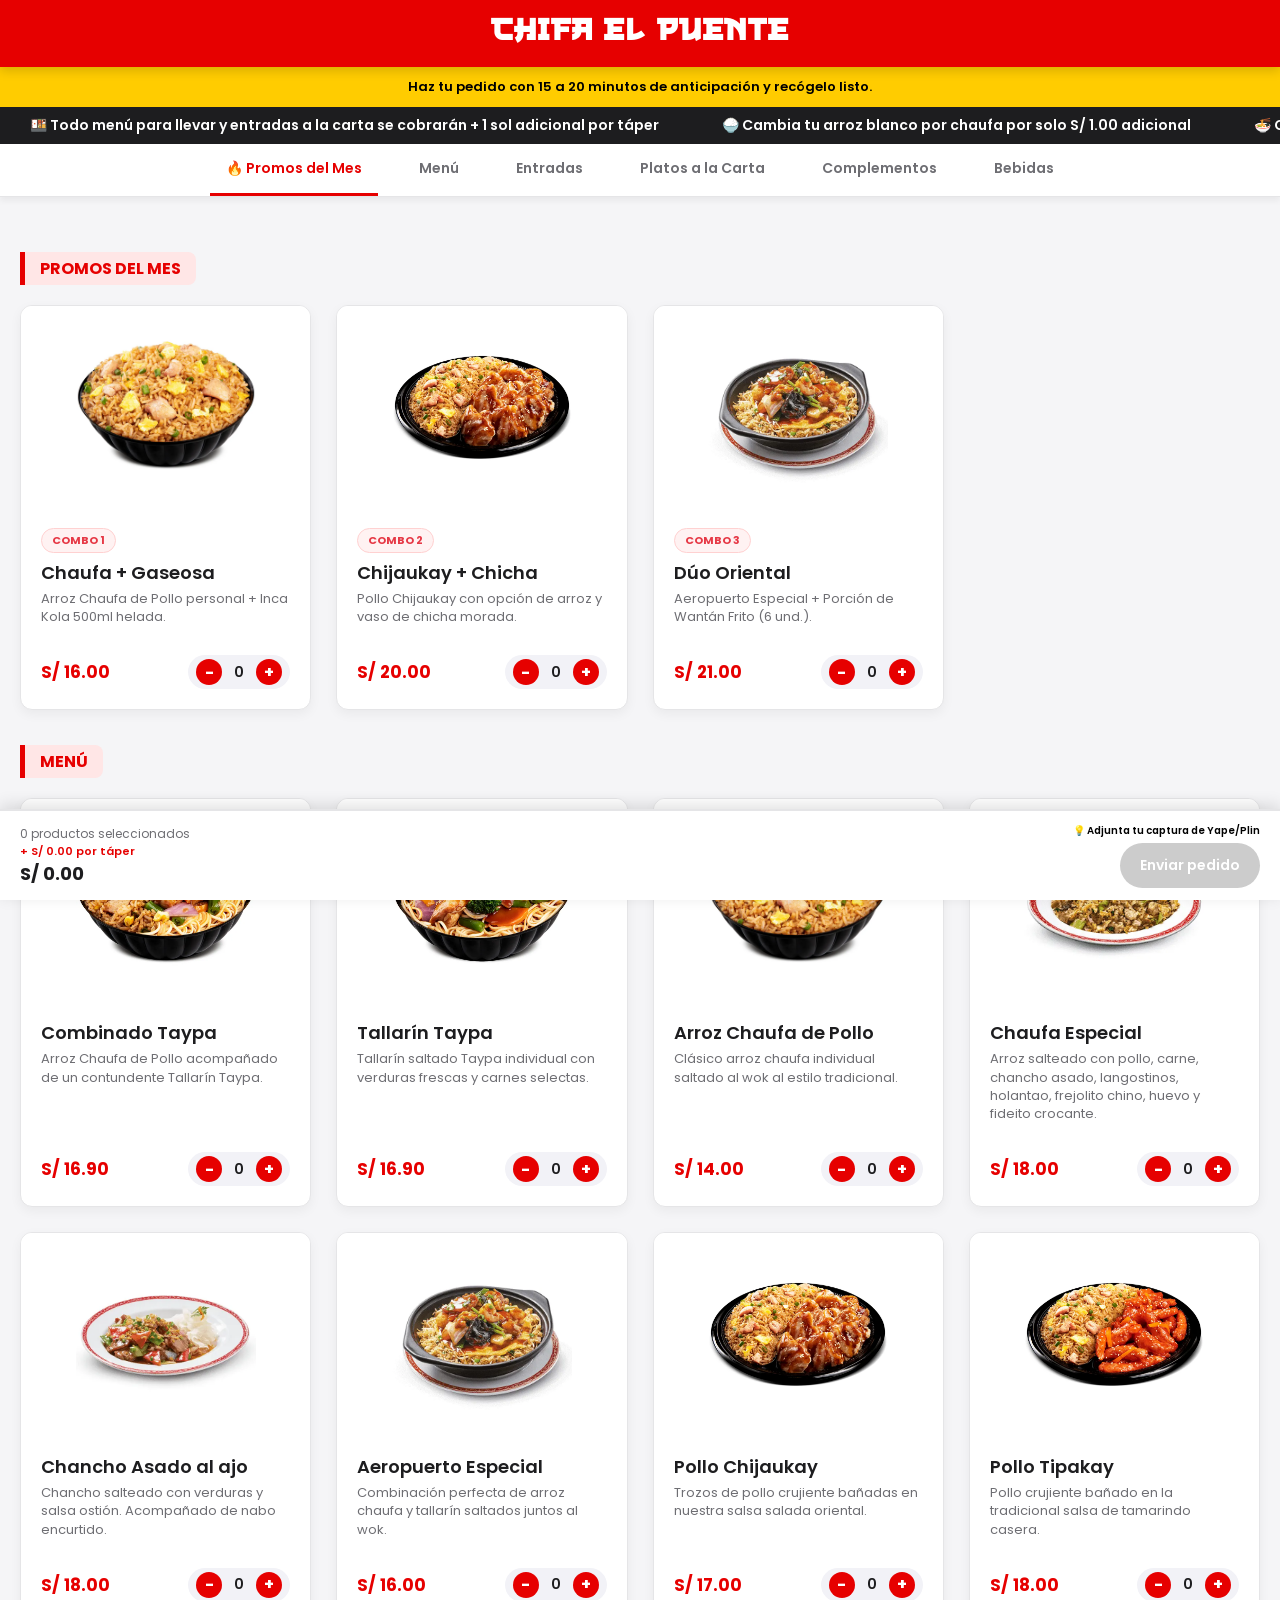
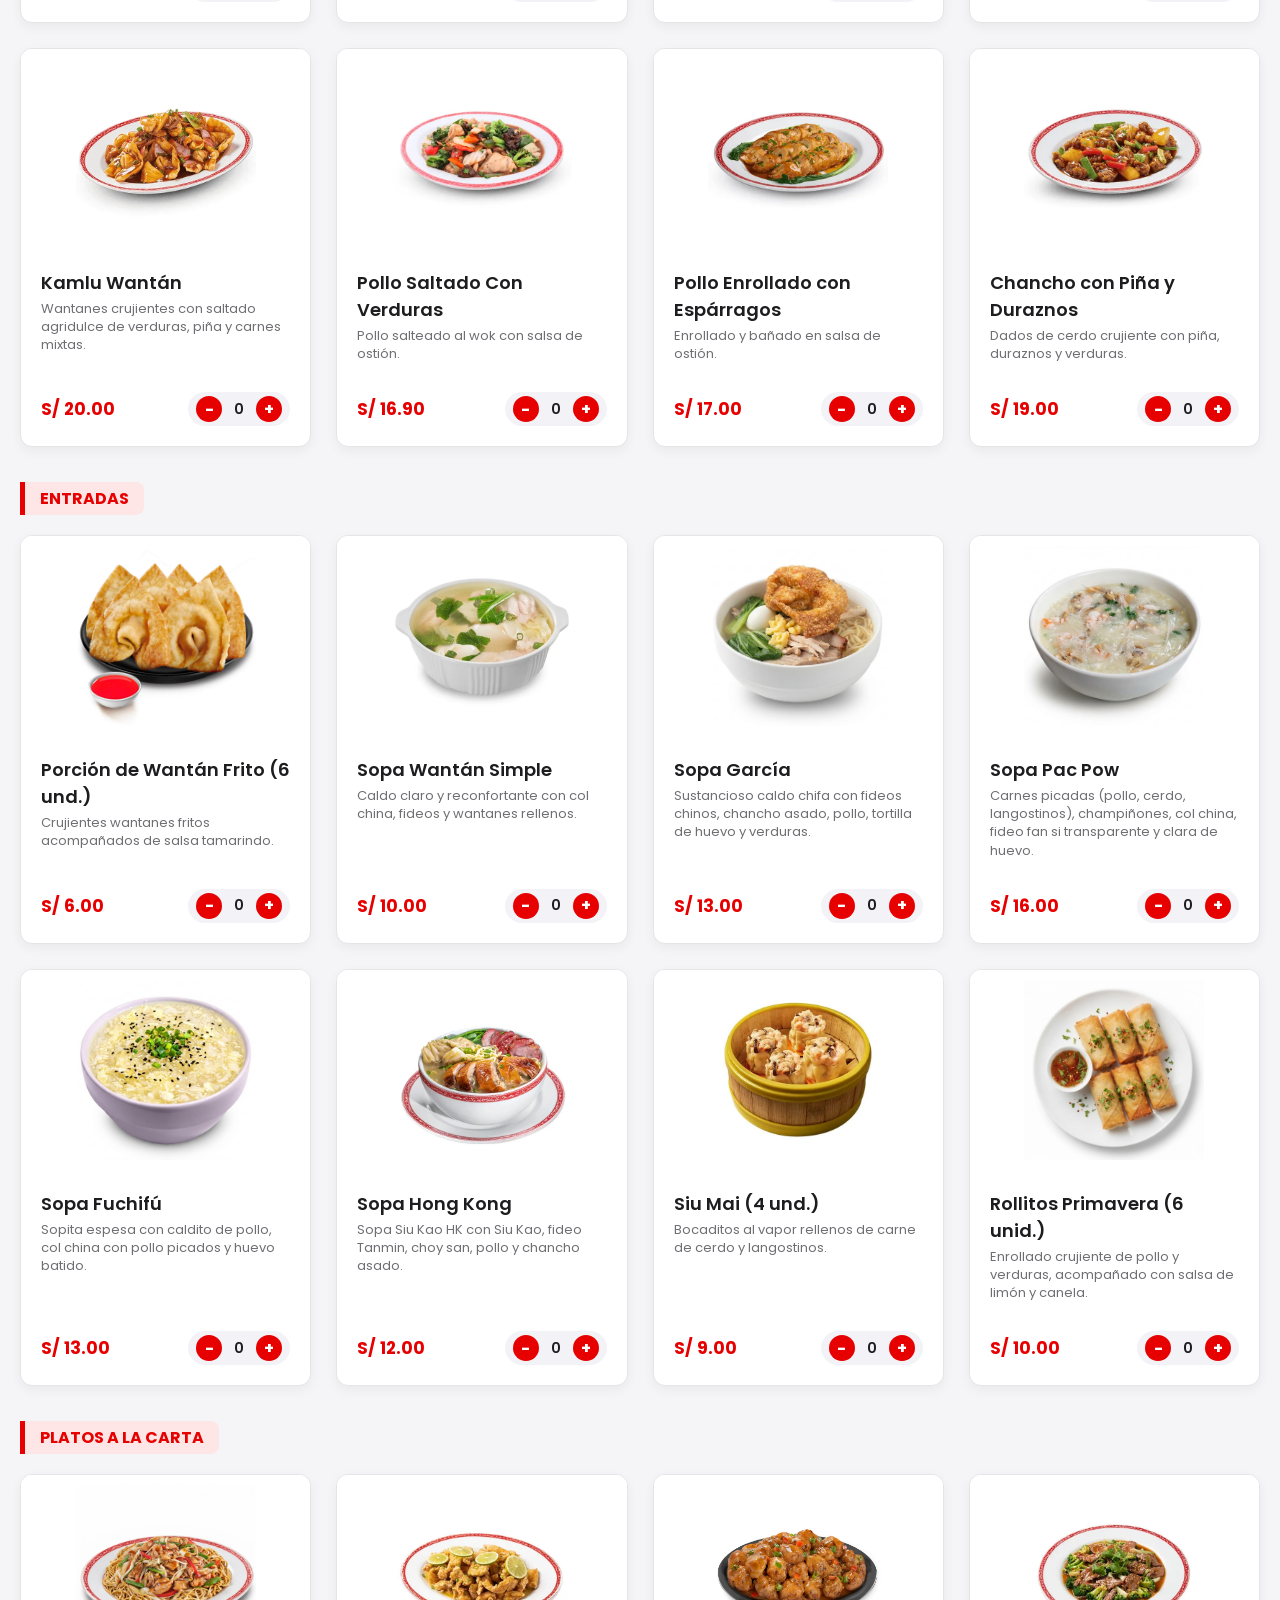
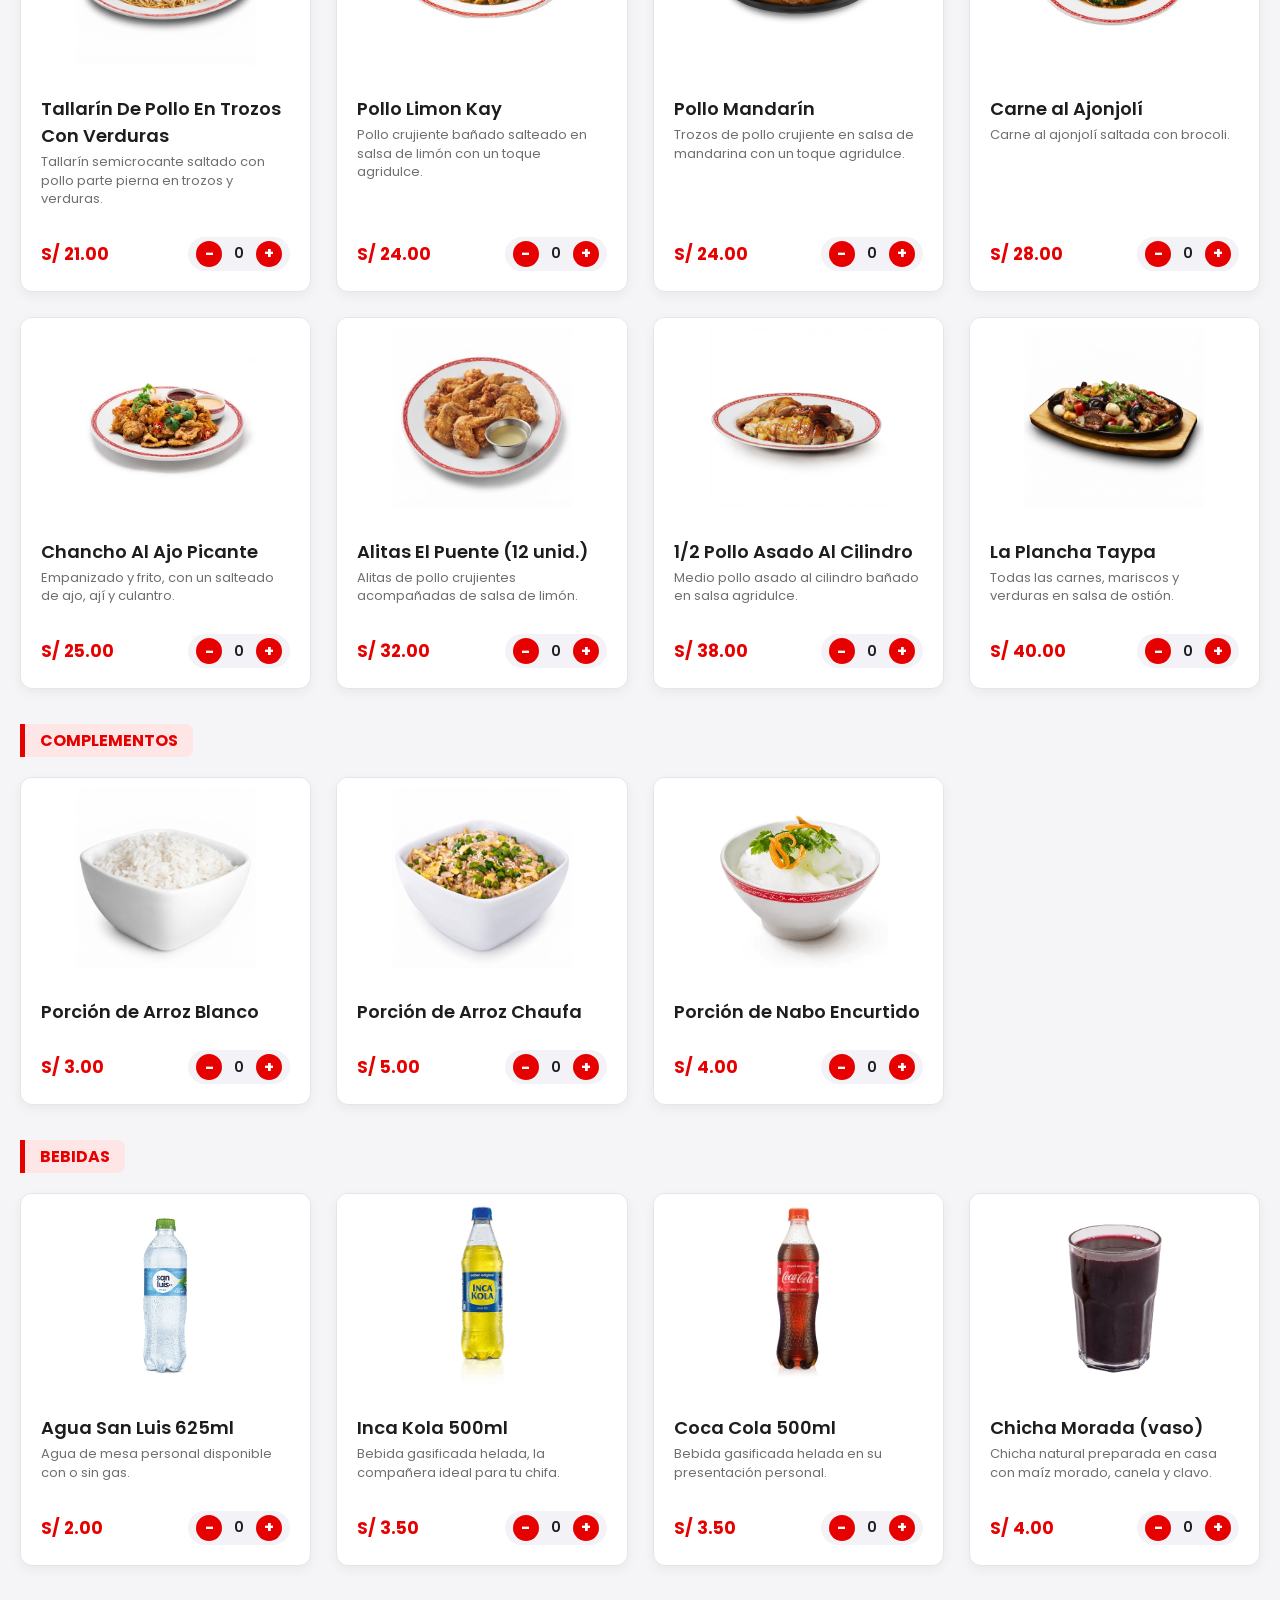
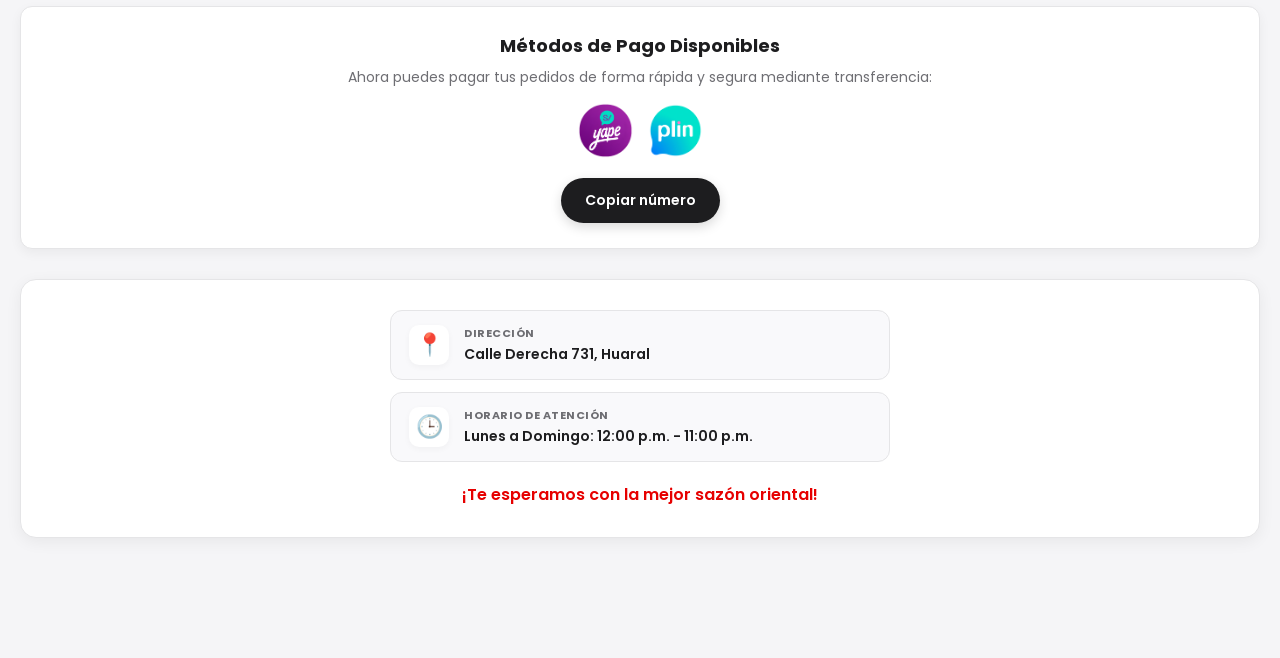
==== commit 39cf2b5a: "Add files via upload" ====
--- a/index.html
+++ b/index.html
@@ -15,7 +15,6 @@
         <div class="header-content">
             <div class="header-text-group">
                 <h1>Chifa El Puente</h1>
-                <p>Calle Derecha 731, Huaral (Ref. 28 de Julio)</p>
             </div>
         </div>
     </header>
@@ -26,10 +25,12 @@
 
     <div class="carousel-banner">
         <div class="carousel-track">
-            <span class="carousel-item">🍱 Todo menú para llevar y entradas a la carta se cobrarán + 1 sol adicional por táper</span>
+            <span class="carousel-item">🍱 Todo menú para llevar y entradas a la carta se cobrarán + 1 sol adicional por
+                táper</span>
             <span class="carousel-item">🍚 Cambia tu arroz blanco por chaufa por solo S/ 1.00 adicional</span>
             <span class="carousel-item">🍜 Cambio de fideo sancochado a fideo frito: +S/ 1.00</span>
-            <span class="carousel-item">🍱 Todo menú para llevar y entradas a la carta se cobrarán + 1 sol adicional por táper</span>
+            <span class="carousel-item">🍱 Todo menú para llevar y entradas a la carta se cobrarán + 1 sol adicional por
+                táper</span>
             <span class="carousel-item">🍚 Cambia tu arroz blanco por chaufa por solo S/ 1.00 adicional</span>
             <span class="carousel-item">🍜 Cambio de fideo sancochado a fideo frito: +S/ 1.00</span>
         </div>
@@ -52,6 +53,9 @@
                 <a href="#platos-carta" class="category-item" data-target="platos-carta">
                     <span>Platos a la Carta</span>
                 </a>
+                <a href="#complementos" class="category-item" data-target="complementos">
+                    <span>Complementos</span>
+                </a>
                 <a href="#bebidas" class="category-item" data-target="bebidas">
                     <span>Bebidas</span>
                 </a>
@@ -67,7 +71,8 @@
         <div class="menu-grid">
 
             <!-- Combo 1 -->
-            <div class="menu-card" data-name="Combo1" data-price="16.00" data-category="plato" data-option-entrada="true">
+            <div class="menu-card" data-name="Combo1" data-price="16.00" data-category="plato"
+                data-option-entrada="true">
                 <div class="menu-img-container">
                     <img src="img/chaufa-pollo.jpg" alt="Promo 1">
                 </div>
@@ -90,7 +95,7 @@
             </div>
 
             <!-- Combo 2 -->
-            <div class="menu-card" data-name="Combo2" data-price="20.00" data-category="plato" data-option-type="arroz">
+            <div class="menu-card" data-name="Combo2" data-price="20.00" data-category="plato" data-option-entrada="true" data-option-type="arroz">
                 <div class="menu-img-container">
                     <img src="img/chijaukay.jpg" alt="Promo 2">
                 </div>
@@ -113,7 +118,7 @@
             </div>
 
             <!-- Combo 3 -->
-            <div class="menu-card" data-name="Combo3" data-price="21.00" data-category="plato" data-option-type="fideo">
+            <div class="menu-card" data-name="Combo3" data-price="21.00" data-category="plato" data-option-entrada="true" data-option-type="fideo">
                 <div class="menu-img-container">
                     <img src="img/aeropuerto-especial.png" alt="Promo 3">
                 </div>
@@ -207,15 +212,16 @@
                 </div>
             </div>
 
-            <!-- Chaufa Especial (agregado después del chaufa de pollo) -->
-            <div class="menu-card" data-name="Chaufa Especial" data-price="18.00" data-category="plato" data-option-entrada="true">
-                <div class="menu-img-container">
-                    <img src="img/chaufa-pollo.jpg" alt="Chaufa Especial">
+            <div class="menu-card" data-name="Chaufa Especial" data-price="18.00" data-category="plato"
+                data-option-entrada="true">
+                <div class="menu-img-container">
+                    <img src="img/chaufa-especial.webp" alt="Chaufa Especial">
                 </div>
                 <div class="menu-info">
                     <div>
                         <h3>Chaufa Especial</h3>
-                        <p>Arroz salteado con pollo, carne, chancho asado, langostinos, holantao, frejolito chino, huevo y fideito crocante.</p>
+                        <p>Arroz salteado con pollo, carne, chancho asado, langostinos, holantao, frejolito chino, huevo
+                            y fideito crocante.</p>
                     </div>
                     <div class="item-options-container"></div>
                     <div class="menu-bottom">
@@ -317,7 +323,8 @@
                 </div>
             </div>
 
-            <div class="menu-card" data-name="Kamlu Wantán" data-price="20.00" data-category="plato" data-option-entrada="true" data-option-type="arroz">
+            <div class="menu-card" data-name="Kamlu Wantán" data-price="20.00" data-category="plato"
+                data-option-entrada="true" data-option-type="arroz">
                 <div class="menu-img-container">
                     <img src="img/kamlu-wantan.webp" alt="Kamlu Wantán">
                 </div>
@@ -338,10 +345,10 @@
                 </div>
             </div>
 
-            <!-- Nuevas 4 cards del menú -->
-            <div class="menu-card" data-name="Pollo Saltado Con Verduras" data-price="16.90" data-category="plato" data-option-entrada="true" data-option-type="arroz">
-                <div class="menu-img-container">
-                    <img src="img/chaufa-pollo.jpg" alt="Pollo Saltado Con Verduras">
+            <div class="menu-card" data-name="Pollo Saltado Con Verduras" data-price="16.90" data-category="plato"
+                data-option-entrada="true" data-option-type="arroz">
+                <div class="menu-img-container">
+                    <img src="img/pollo-con-verduras.webp" alt="Pollo Saltado Con Verduras">
                 </div>
                 <div class="menu-info">
                     <div>
@@ -360,9 +367,10 @@
                 </div>
             </div>
 
-            <div class="menu-card" data-name="Pollo Enrollado con Espárragos" data-price="17.00" data-category="plato" data-option-entrada="true" data-option-type="arroz">
-                <div class="menu-img-container">
-                    <img src="img/chijaukay.jpg" alt="Pollo Enrollado con Espárragos">
+            <div class="menu-card" data-name="Pollo Enrollado con Espárragos" data-price="17.00" data-category="plato"
+                data-option-entrada="true" data-option-type="arroz">
+                <div class="menu-img-container">
+                    <img src="img/pollo-enrollado.webp" alt="Pollo Enrollado con Espárragos">
                 </div>
                 <div class="menu-info">
                     <div>
@@ -381,9 +389,10 @@
                 </div>
             </div>
 
-            <div class="menu-card" data-name="Chancho con Piña y Duraznos" data-price="19.00" data-category="plato" data-option-entrada="true" data-option-type="arroz">
-                <div class="menu-img-container">
-                    <img src="img/chancho-asado-al-ajo.png" alt="Chancho con Piña y Duraznos">
+            <div class="menu-card" data-name="Chancho con Piña y Duraznos" data-price="19.00" data-category="plato"
+                data-option-entrada="true" data-option-type="arroz">
+                <div class="menu-img-container">
+                    <img src="img/chancho-con-pina-duraznos.webp" alt="Chancho con Piña y Duraznos">
                 </div>
                 <div class="menu-info">
                     <div>
@@ -449,6 +458,68 @@
                 </div>
             </div>
 
+            <div class="menu-card" data-name="Sopa García" data-price="13.00" data-category="entrada">
+                <div class="menu-img-container">
+                    <img src="img/sopa-garcia.jpg" alt="Sopa García">
+                </div>
+                <div class="menu-info">
+                    <div>
+                        <h3>Sopa García</h3>
+                        <p>Sustancioso caldo chifa con fideos chinos, chancho asado, pollo, tortilla de huevo y
+                            verduras.</p>
+                    </div>
+                    <div class="menu-bottom">
+                        <div class="menu-price">S/ 13.00</div>
+                        <div class="qty-controls">
+                            <button class="qty-btn" onclick="updateQty(this, -1)">-</button>
+                            <span class="qty-count">0</span>
+                            <button class="qty-btn" onclick="updateQty(this, 1)">+</button>
+                        </div>
+                    </div>
+                </div>
+            </div>
+
+            <div class="menu-card" data-name="Sopa Pac Pow" data-price="16.00" data-category="entrada">
+                <div class="menu-img-container">
+                    <img src="img/sopa-pac-pow.jpg" alt="Sopa Pac Pow">
+                </div>
+                <div class="menu-info">
+                    <div>
+                        <h3>Sopa Pac Pow</h3>
+                        <p>Carnes picadas (pollo, cerdo, langostinos), champiñones, col china, fideo fan si transparente
+                            y clara de huevo.</p>
+                    </div>
+                    <div class="menu-bottom">
+                        <div class="menu-price">S/ 16.00</div>
+                        <div class="qty-controls">
+                            <button class="qty-btn" onclick="updateQty(this, -1)">-</button>
+                            <span class="qty-count">0</span>
+                            <button class="qty-btn" onclick="updateQty(this, 1)">+</button>
+                        </div>
+                    </div>
+                </div>
+            </div>
+
+            <div class="menu-card" data-name="Sopa Fuchifú" data-price="13.00" data-category="entrada">
+                <div class="menu-img-container">
+                    <img src="img/sopa-fuchifu.jpg" alt="Sopa Fuchifú">
+                </div>
+                <div class="menu-info">
+                    <div>
+                        <h3>Sopa Fuchifú</h3>
+                        <p>Sopita espesa con caldito de pollo, col china con pollo picados y huevo batido.</p>
+                    </div>
+                    <div class="menu-bottom">
+                        <div class="menu-price">S/ 13.00</div>
+                        <div class="qty-controls">
+                            <button class="qty-btn" onclick="updateQty(this, -1)">-</button>
+                            <span class="qty-count">0</span>
+                            <button class="qty-btn" onclick="updateQty(this, 1)">+</button>
+                        </div>
+                    </div>
+                </div>
+            </div>
+
             <div class="menu-card" data-name="Sopa Hong Kong" data-price="12.00" data-category="entrada">
                 <div class="menu-img-container">
                     <img src="img/sopa-hong-kong.webp" alt="Sopa Hong Kong">
@@ -480,6 +551,26 @@
                     </div>
                     <div class="menu-bottom">
                         <div class="menu-price">S/ 9.00</div>
+                        <div class="qty-controls">
+                            <button class="qty-btn" onclick="updateQty(this, -1)">-</button>
+                            <span class="qty-count">0</span>
+                            <button class="qty-btn" onclick="updateQty(this, 1)">+</button>
+                        </div>
+                    </div>
+                </div>
+            </div>
+
+            <div class="menu-card" data-name="Rollitos Primavera (6 unid.)" data-price="10.00" data-category="entrada">
+                <div class="menu-img-container">
+                    <img src="img/rollitos-primavera.jpg" alt="Rollitos Primavera">
+                </div>
+                <div class="menu-info">
+                    <div>
+                        <h3>Rollitos Primavera (6 unid.)</h3>
+                        <p>Enrollado crujiente de pollo y verduras, acompañado con salsa de limón y canela.</p>
+                    </div>
+                    <div class="menu-bottom">
+                        <div class="menu-price">S/ 10.00</div>
                         <div class="qty-controls">
                             <button class="qty-btn" onclick="updateQty(this, -1)">-</button>
                             <span class="qty-count">0</span>
@@ -495,9 +586,10 @@
         <h2 class="section-title" id="platos-carta">Platos a la Carta</h2>
         <div class="menu-grid">
 
-            <div class="menu-card" data-name="Tallarín De Pollo En Trozos Con Verduras" data-price="21.00" data-category="plato">
-                <div class="menu-img-container">
-                    <img src="img/tallarin-taypa.jpg" alt="Tallarín De Pollo En Trozos Con Verduras">
+            <div class="menu-card" data-name="Tallarín De Pollo En Trozos Con Verduras" data-price="21.00"
+                data-category="plato">
+                <div class="menu-img-container">
+                    <img src="img/tallarin-pollo-con-verduras.jpg" alt="Tallarín De Pollo En Trozos Con Verduras">
                 </div>
                 <div class="menu-info">
                     <div>
@@ -517,7 +609,7 @@
 
             <div class="menu-card" data-name="Pollo Limon Kay" data-price="24.00" data-category="plato">
                 <div class="menu-img-container">
-                    <img src="img/chijaukay.jpg" alt="Pollo Limon Kay">
+                    <img src="img/limonkay.webp" alt="Pollo Limon Kay">
                 </div>
                 <div class="menu-info">
                     <div>
@@ -537,7 +629,7 @@
 
             <div class="menu-card" data-name="Pollo Mandarín" data-price="24.00" data-category="plato">
                 <div class="menu-img-container">
-                    <img src="img/tipakay.jpg" alt="Pollo Mandarín">
+                    <img src="img/pollo-mandarin.webp" alt="Pollo Mandarín">
                 </div>
                 <div class="menu-info">
                     <div>
@@ -557,7 +649,7 @@
 
             <div class="menu-card" data-name="Carne al Ajonjolí" data-price="28.00" data-category="plato">
                 <div class="menu-img-container">
-                    <img src="img/chancho-asado-al-ajo.png" alt="Carne al Ajonjolí">
+                    <img src="img/carne-al-ajonjoli.webp" alt="Carne al Ajonjolí">
                 </div>
                 <div class="menu-info">
                     <div>
@@ -577,7 +669,7 @@
 
             <div class="menu-card" data-name="Chancho Al Ajo Picante" data-price="25.00" data-category="plato">
                 <div class="menu-img-container">
-                    <img src="img/chancho-asado-al-ajo.png" alt="Chancho Al Ajo Picante">
+                    <img src="img/chancho-al-ajo-picante.webp" alt="Chancho Al Ajo Picante">
                 </div>
                 <div class="menu-info">
                     <div>
@@ -597,7 +689,7 @@
 
             <div class="menu-card" data-name="Alitas El Puente (12 unid.)" data-price="32.00" data-category="plato">
                 <div class="menu-img-container">
-                    <img src="img/wantan-frito.jpg" alt="Alitas El Puente">
+                    <img src="img/alitas-fritas.jpg" alt="Alitas El Puente">
                 </div>
                 <div class="menu-info">
                     <div>
@@ -617,7 +709,7 @@
 
             <div class="menu-card" data-name="1/2 Pollo Asado Al Cilindro" data-price="38.00" data-category="plato">
                 <div class="menu-img-container">
-                    <img src="img/chijaukay.jpg" alt="1/2 Pollo Asado Al Cilindro">
+                    <img src="img/pollo-cilindro.jpg" alt="1/2 Pollo Asado Al Cilindro">
                 </div>
                 <div class="menu-info">
                     <div>
@@ -637,7 +729,7 @@
 
             <div class="menu-card" data-name="La Plancha Taypa" data-price="40.00" data-category="plato">
                 <div class="menu-img-container">
-                    <img src="img/kamlu-wantan.webp" alt="La Plancha Taypa">
+                    <img src="img/plancha-taypa.jpg" alt="La Plancha Taypa">
                 </div>
                 <div class="menu-info">
                     <div>
@@ -646,6 +738,69 @@
                     </div>
                     <div class="menu-bottom">
                         <div class="menu-price">S/ 40.00</div>
+                        <div class="qty-controls">
+                            <button class="qty-btn" onclick="updateQty(this, -1)">-</button>
+                            <span class="qty-count">0</span>
+                            <button class="qty-btn" onclick="updateQty(this, 1)">+</button>
+                        </div>
+                    </div>
+                </div>
+            </div>
+
+        </div>
+
+        <!-- COMPLEMENTOS -->
+        <h2 class="section-title" id="complementos">Complementos</h2>
+        <div class="menu-grid">
+
+            <div class="menu-card" data-name="Porción de Arroz Blanco" data-price="3.00" data-category="entrada">
+                <div class="menu-img-container">
+                    <img src="img/porcion-blanco.jpg" alt="Porción de Arroz Blanco">
+                </div>
+                <div class="menu-info">
+                    <div>
+                        <h3>Porción de Arroz Blanco</h3>
+                    </div>
+                    <div class="menu-bottom">
+                        <div class="menu-price">S/ 3.00</div>
+                        <div class="qty-controls">
+                            <button class="qty-btn" onclick="updateQty(this, -1)">-</button>
+                            <span class="qty-count">0</span>
+                            <button class="qty-btn" onclick="updateQty(this, 1)">+</button>
+                        </div>
+                    </div>
+                </div>
+            </div>
+
+            <div class="menu-card" data-name="Porción de Arroz Chaufa" data-price="5.00" data-category="entrada">
+                <div class="menu-img-container">
+                    <img src="img/porcion-chaufa.jpg" alt="Porción de Arroz Chaufa">
+                </div>
+                <div class="menu-info">
+                    <div>
+                        <h3>Porción de Arroz Chaufa</h3>
+                    </div>
+                    <div class="menu-bottom">
+                        <div class="menu-price">S/ 5.00</div>
+                        <div class="qty-controls">
+                            <button class="qty-btn" onclick="updateQty(this, -1)">-</button>
+                            <span class="qty-count">0</span>
+                            <button class="qty-btn" onclick="updateQty(this, 1)">+</button>
+                        </div>
+                    </div>
+                </div>
+            </div>
+
+            <div class="menu-card" data-name="Porción de Nabo Encurtido" data-price="4.00" data-category="entrada">
+                <div class="menu-img-container">
+                    <img src="img/nabo-encurtido.webp" alt="Porción de Nabo Encurtido">
+                </div>
+                <div class="menu-info">
+                    <div>
+                        <h3>Porción de Nabo Encurtido</h3>
+                    </div>
+                    <div class="menu-bottom">
+                        <div class="menu-price">S/ 4.00</div>
                         <div class="qty-controls">
                             <button class="qty-btn" onclick="updateQty(this, -1)">-</button>
                             <span class="qty-count">0</span>
@@ -661,6 +816,26 @@
         <h2 class="section-title" id="bebidas">Bebidas</h2>
         <div class="menu-grid">
 
+            <div class="menu-card" data-name="Agua San Luis 500ml" data-price="2.00" data-category="bebida">
+                <div class="menu-img-container">
+                    <img src="img/san-luis.jpg" alt="Agua Mineral">
+                </div>
+                <div class="menu-info">
+                    <div>
+                        <h3>Agua San Luis 625ml</h3>
+                        <p>Agua de mesa personal disponible con o sin gas.</p>
+                    </div>
+                    <div class="menu-bottom">
+                        <div class="menu-price">S/ 2.00</div>
+                        <div class="qty-controls">
+                            <button class="qty-btn" onclick="updateQty(this, -1)">-</button>
+                            <span class="qty-count">0</span>
+                            <button class="qty-btn" onclick="updateQty(this, 1)">+</button>
+                        </div>
+                    </div>
+                </div>
+            </div>
+
             <div class="menu-card" data-name="Inca Kola 500ml" data-price="3.50" data-category="bebida">
                 <div class="menu-img-container">
                     <img src="img/inka-cola.jpg" alt="Inca Kola">
@@ -712,26 +887,6 @@
                     </div>
                     <div class="menu-bottom">
                         <div class="menu-price">S/ 4.00</div>
-                        <div class="qty-controls">
-                            <button class="qty-btn" onclick="updateQty(this, -1)">-</button>
-                            <span class="qty-count">0</span>
-                            <button class="qty-btn" onclick="updateQty(this, 1)">+</button>
-                        </div>
-                    </div>
-                </div>
-            </div>
-
-            <div class="menu-card" data-name="Agua San Luis 500ml" data-price="2.50" data-category="bebida">
-                <div class="menu-img-container">
-                    <img src="img/san-luis.jpg" alt="Agua Mineral">
-                </div>
-                <div class="menu-info">
-                    <div>
-                        <h3>Agua San Luis 625ml</h3>
-                        <p>Agua de mesa personal disponible con o sin gas.</p>
-                    </div>
-                    <div class="menu-bottom">
-                        <div class="menu-price">S/ 2.50</div>
                         <div class="qty-controls">
                             <button class="qty-btn" onclick="updateQty(this, -1)">-</button>
                             <span class="qty-count">0</span>
@@ -758,6 +913,30 @@
             </div>
         </div>
 
+        <!-- NUEVA SECCIÓN: UBICACIÓN Y DIRECCIÓN AL FINAL DE LA PÁGINA -->
+        <!-- NUEVA SECCIÓN: UBICACIÓN Y DIRECCIÓN AL FINAL DE LA PÁGINA -->
+        <div class="location-card">
+            <div class="location-content">
+                <div class="location-grid-info">
+                    <div class="location-item">
+                        <span class="location-icon">📍</span>
+                        <div>
+                            <span class="location-label">Dirección</span>
+                            <p class="location-text">Calle Derecha 731, Huaral</p>
+                        </div>
+                    </div>
+                    <div class="location-item">
+                        <span class="location-icon">🕒</span>
+                        <div>
+                            <span class="location-label">Horario de Atención</span>
+                            <p class="location-text">Lunes a Domingo: 12:00 p.m. - 11:00 p.m.</p>
+                        </div>
+                    </div>
+                </div>
+                <p class="location-slogan">¡Te esperamos con la mejor sazón oriental!</p>
+            </div>
+        </div>
+
     </div>
 
     <!-- BARRA FLOTANTE INFERIOR (LIMPIA) -->
--- a/css/styles.css
+++ b/css/styles.css
@@ -1,4 +1,14 @@
-/* --- ESTILOS GENERALES --- */
+/* --- ESTILOS GENERALES Y VARIABLES --- */
+:root {
+    --primary-color: #e60000;
+    --primary-hover: #cc0000;
+    --bg-color: #f5f5f7;
+    --card-bg: #ffffff;
+    --text-main: #1d1d1f;
+    --text-muted: #6e6e73;
+    --border-color: #e5e5e7;
+}
+
 * {
     margin: 0;
     padding: 0;
@@ -14,9 +24,9 @@
 }
 
 body {
-    background-color: #f5f5f7; 
-    color: #1d1d1f; 
-    padding-bottom: 140px;
+    background-color: var(--bg-color); 
+    color: var(--text-main); 
+    padding-bottom: 100px;
 }
 
 html {
@@ -24,8 +34,8 @@
 }
 
 header {
-    background-color: #e60000;
-    padding: 15px 20px;
+    background-color: var(--primary-color);
+    padding: 18px 20px;
     text-align: center;
     position: relative;
     z-index: 100;
@@ -36,25 +46,14 @@
     display: inline-flex;
     align-items: center;
     justify-content: center;
-    gap: 15px;
-}
-
-.header-text-group {
-    text-align: center;
 }
 
 header h1 {
-    font-family: 'The-Last-Shuriken' , sans-serif !important;
-    font-size: 26px;
+    font-family: 'The-Last-Shuriken', sans-serif !important;
+    font-size: 28px;
     color: #ffffff;
     text-transform: uppercase;
     letter-spacing: 1.5px;
-}
-
-header p {
-    font-size: 12px;
-    color: #ffcccc;
-    margin-top: 2px;
 }
 
 .notice-banner {
@@ -67,7 +66,7 @@
 }
 
 .carousel-banner {
-    background-color: #1d1d1f;
+    background-color: var(--text-main);
     color: #ffffff;
     overflow: hidden;
     white-space: nowrap;
@@ -79,7 +78,7 @@
 .carousel-track {
     display: inline-block;
     white-space: nowrap;
-    animation: marquee 22s linear infinite;
+    animation: marquee 30s linear infinite;
 }
 
 .carousel-item {
@@ -92,27 +91,20 @@
     100% { transform: translateX(-50%); }
 }
 
-/* --- BARRA DE NAVEGACIÓN SUPERIOR DE CATEGORÍAS CON INDICADOR --- */
+/* --- BARRA DE NAVEGACIÓN SUPERIOR DE CATEGORÍAS --- */
 .category-nav-wrapper {
     position: sticky;
     top: 0;
     z-index: 90;
-    background-color: #ffffff;
+    background-color: var(--card-bg);
     box-shadow: 0 4px 6px rgba(0, 0, 0, 0.05);
-    border-bottom: 1px solid #e5e5e7;
+    border-bottom: 1px solid var(--border-color);
 }
 
 .category-nav {
-    background-color: transparent;
-    padding: 0;
-    box-shadow: none;
-    position: relative;
-    top: auto;
-    z-index: auto;
     overflow-x: auto;
     white-space: nowrap;
     scrollbar-width: none;
-    border-bottom: none;
 }
 
 .category-nav::-webkit-scrollbar {
@@ -130,7 +122,6 @@
 @media (min-width: 768px) {
     .category-track {
         justify-content: center;
-        padding: 0 20px;
     }
 }
 
@@ -140,7 +131,7 @@
     justify-content: center;
     padding: 14px 16px;
     text-decoration: none;
-    color: #666;
+    color: var(--text-muted);
     font-weight: 600;
     font-size: 14px;
     border-bottom: 3px solid transparent;
@@ -148,16 +139,14 @@
 }
 
 .category-item:hover {
-    color: #e60000;
-}
-
-/* Indicador de sección activa (Línea roja inferior y resaltado) */
+    color: var(--primary-color);
+}
+
 .category-item.active {
-    color: #e60000;
-    border-bottom-color: #e60000;
-}
-
-/* Indicadores de desplazamiento laterales (Flechas discretas) */
+    color: var(--primary-color);
+    border-bottom-color: var(--primary-color);
+}
+
 .scroll-indicator {
     position: absolute;
     top: 50%;
@@ -178,12 +167,12 @@
 
 .scroll-indicator.left {
     left: 0;
-    background: linear-gradient(to right, rgb(255, 255, 255), rgba(255, 255, 255, 0.5));
+    background: linear-gradient(to right, #fff, rgba(255, 255, 255, 0.5));
 }
 
 .scroll-indicator.right {
     right: 0;
-    background: linear-gradient(to left, rgb(255, 255, 255), rgba(255,255,255,0.5));
+    background: linear-gradient(to left, #fff, rgba(255,255,255,0.5));
     justify-content: flex-end;
     padding-right: 5px;
 }
@@ -207,16 +196,15 @@
 .section-title {
     font-size: 16px;
     margin: 35px 0 20px 0;
-    border-left: 5px solid #e60000;
+    border-left: 5px solid var(--primary-color);
     padding: 4px 15px;
     text-transform: uppercase;
-    color: #e60000;
+    color: var(--primary-color);
     background-color: #ffe6e6;
     display: inline-block;
     border-radius: 0 8px 8px 0;
 }
 
-/* Estilo para la cápsula de los combos */
 .badge-combo {
     display: inline-block;
     background-color: #fff2f2;
@@ -237,10 +225,10 @@
 }
 
 .menu-card {
-    background-color: #ffffff; 
+    background-color: var(--card-bg); 
     border-radius: 12px;
     overflow: hidden;
-    border: 1px solid #e5e5e7;
+    border: 1px solid var(--border-color);
     box-shadow: 0 4px 12px rgba(0,0,0,0.05);
     display: flex; 
     transition: transform 0.2s ease, box-shadow 0.2s ease;
@@ -254,7 +242,7 @@
 .menu-img-container {
     width: 120px;
     height: 120px;
-    background-color: #ffffff; 
+    background-color: var(--card-bg); 
     display: flex;
     align-items: center;
     justify-content: center;
@@ -279,18 +267,17 @@
 
 .menu-info h3 {
     font-size: 16px;
-    color: #1d1d1f;
+    color: var(--text-main);
     font-weight: 600;
 }
 
 .menu-info p {
     font-size: 13px;
-    color: #6e6e73;
+    color: var(--text-muted);
     margin: 4px 0;
     line-height: 1.4;
 }
 
-/* CONTENEDOR DE OPCIONES DINÁMICAS */
 .item-options-container {
     display: none;
     margin-top: 8px;
@@ -311,7 +298,7 @@
 .single-option-group label {
     font-size: 11px;
     font-weight: 600;
-    color: #d60000;
+    color: var(--primary-color);
     display: block;
     margin-bottom: 2px;
 }
@@ -335,7 +322,7 @@
 
 .menu-price {
     font-size: 17px;
-    color: #e60000;
+    color: var(--primary-color);
     font-weight: 700;
 }
 
@@ -349,7 +336,7 @@
 }
 
 .qty-btn {
-    background-color: #e60000;
+    background-color: var(--primary-color);
     color: white;
     border: none;
     width: 26px;
@@ -400,10 +387,10 @@
     }
 }
 
-/* --- TARJETA INFORMATIVA DE PAGOS (YAPE / PLIN) --- */
+/* --- TARJETA DE PAGOS --- */
 .payment-info-card {
-    background-color: #ffffff;
-    border: 1px solid #e5e5e7;
+    background-color: var(--card-bg);
+    border: 1px solid var(--border-color);
     border-radius: 12px;
     padding: 25px;
     margin-top: 40px;
@@ -413,13 +400,13 @@
 
 .payment-info-content h3 {
     font-size: 18px;
-    color: #1d1d1f;
+    color: var(--text-main);
     margin-bottom: 8px;
 }
 
 .payment-info-content p {
     font-size: 14px;
-    color: #6e6e73;
+    color: var(--text-muted);
     margin-bottom: 15px;
 }
 
@@ -436,7 +423,7 @@
 }
 
 .btn-copy-payment {
-    background-color: #7415b7;
+    background-color: var(--text-main);
     color: #ffffff;
     border: none;
     padding: 12px 24px;
@@ -444,31 +431,131 @@
     font-size: 14px;
     font-weight: 600;
     cursor: pointer;
-    box-shadow: 0 4px 12px rgba(116, 21, 183, 0.3);
-    transition: background-color 0.2s;
+    box-shadow: 0 4px 12px rgba(0, 0, 0, 0.15);
+    transition: background-color 0.2s, transform 0.2s;
 }
 
 .btn-copy-payment:hover {
-    background-color: #62119d;
-}
-
-.btn-copy-payment:active {
-    transform: scale(0.95);
-}
-
+    background-color: var(--primary-color);
+    transform: translateY(-1px);
+}
+
+/* --- TARJETA DE UBICACIÓN --- */
+.location-card {
+    background-color: var(--card-bg);
+    border: 1px solid var(--border-color);
+    border-radius: 16px;
+    padding: 30px 25px;
+    margin-top: 30px;
+    text-align: center;
+    box-shadow: 0 4px 16px rgba(0,0,0,0.06);
+}
+
+.location-grid-info {
+    display: flex;
+    flex-direction: column;
+    gap: 12px;
+    max-width: 500px;
+    margin: 0 auto 20px auto;
+    text-align: left;
+}
+
+.location-item {
+    display: flex;
+    align-items: center;
+    gap: 15px;
+    background-color: #f9f9fb;
+    border: 1px solid var(--border-color);
+    padding: 14px 18px;
+    border-radius: 12px;
+    transition: border-color 0.2s;
+}
+
+.location-item:hover {
+    border-color: var(--primary-color);
+}
+
+.location-icon {
+    font-size: 22px;
+    display: flex;
+    align-items: center;
+    justify-content: center;
+    background: #ffffff;
+    width: 40px;
+    height: 40px;
+    border-radius: 10px;
+    box-shadow: 0 2px 6px rgba(0,0,0,0.04);
+    flex-shrink: 0;
+}
+
+.location-label {
+    display: block;
+    font-size: 11px;
+    text-transform: uppercase;
+    color: var(--text-muted);
+    font-weight: 700;
+    letter-spacing: 0.5px;
+    margin-bottom: 2px;
+}
+
+.location-text {
+    font-size: 14px;
+    color: var(--text-main);
+    font-weight: 600;
+    margin: 0;
+}
+
+.location-slogan {
+    font-size: 16px;
+    color: var(--primary-color);
+    font-weight: 600;
+    margin-top: 15px;
+}
+
+/* --- PIE DE PÁGINA (FOOTER) --- */
+.site-footer {
+    background-color: var(--text-main);
+    color: #ffffff;
+    text-align: center;
+    padding: 30px 20px;
+    margin-top: 50px;
+    border-top: 4px solid var(--primary-color);
+}
+
+.footer-content h3 {
+    font-family: 'The-Last-Shuriken', sans-serif;
+    font-size: 20px;
+    color: #ffffff;
+    margin-bottom: 8px;
+    letter-spacing: 1px;
+}
+
+.footer-content p {
+    font-size: 13px;
+    color: #a1a1a6;
+    max-width: 600px;
+    margin: 0 auto;
+    line-height: 1.5;
+}
+
+.footer-content strong {
+    color: #ffffff;
+}
+
+/* --- BARRA FLOTANTE INFERIOR --- */
 .order-bar {
     position: fixed;
     bottom: 0;
     left: 0;
     width: 100%;
-    background-color: #ffffff;
+    background-color: var(--card-bg);
     box-shadow: 0 -4px 15px rgba(0,0,0,0.12);
     padding: 12px 20px;
     z-index: 999;
     display: flex;
     justify-content: space-between;
     align-items: center;
-    border-top: 2px solid #e5e5e7;
+    border-top: 2px solid var(--border-color);
 }
 
 .order-summary {
@@ -478,25 +565,19 @@
 
 .order-summary-items {
     font-size: 12px;
-    color: #6e6e73;
+    color: var(--text-muted);
 }
 
 .order-summary-taper {
     font-size: 11px;
-    color: #e60000;
+    color: var(--primary-color);
     font-weight: 600;
 }
 
 .order-summary-total {
     font-size: 18px;
     font-weight: 700;
-    color: #1d1d1f;
-}
-
-.order-actions {
-    display: flex;
-    gap: 8px;
-    align-items: center;
+    color: var(--text-main);
 }
 
 .btn-whatsapp {
@@ -545,7 +626,7 @@
     bottom: 90px;
     left: 50%;
     transform: translateX(-50%) translateY(20px);
-    background-color: #1d1d1fa7;
+    background-color: rgba(0, 0, 0, 0.582);
     color: #ffffff;
     padding: 12px 20px;
     border-radius: 30px;
@@ -575,4 +656,16 @@
         padding: 10px 10px;
         font-size: 12px;
     }
+}
+
+/* --- AJUSTE RESPONSIVO EXTRA PARA PANTALLAS MUY ESTRECHAS --- */
+@media (max-width: 360px) {
+    .menu-bottom {
+        flex-direction: column;
+        align-items: flex-start;
+        gap: 8px;
+    }
+    .qty-controls {
+        align-self: flex-end;
+    }
 }
